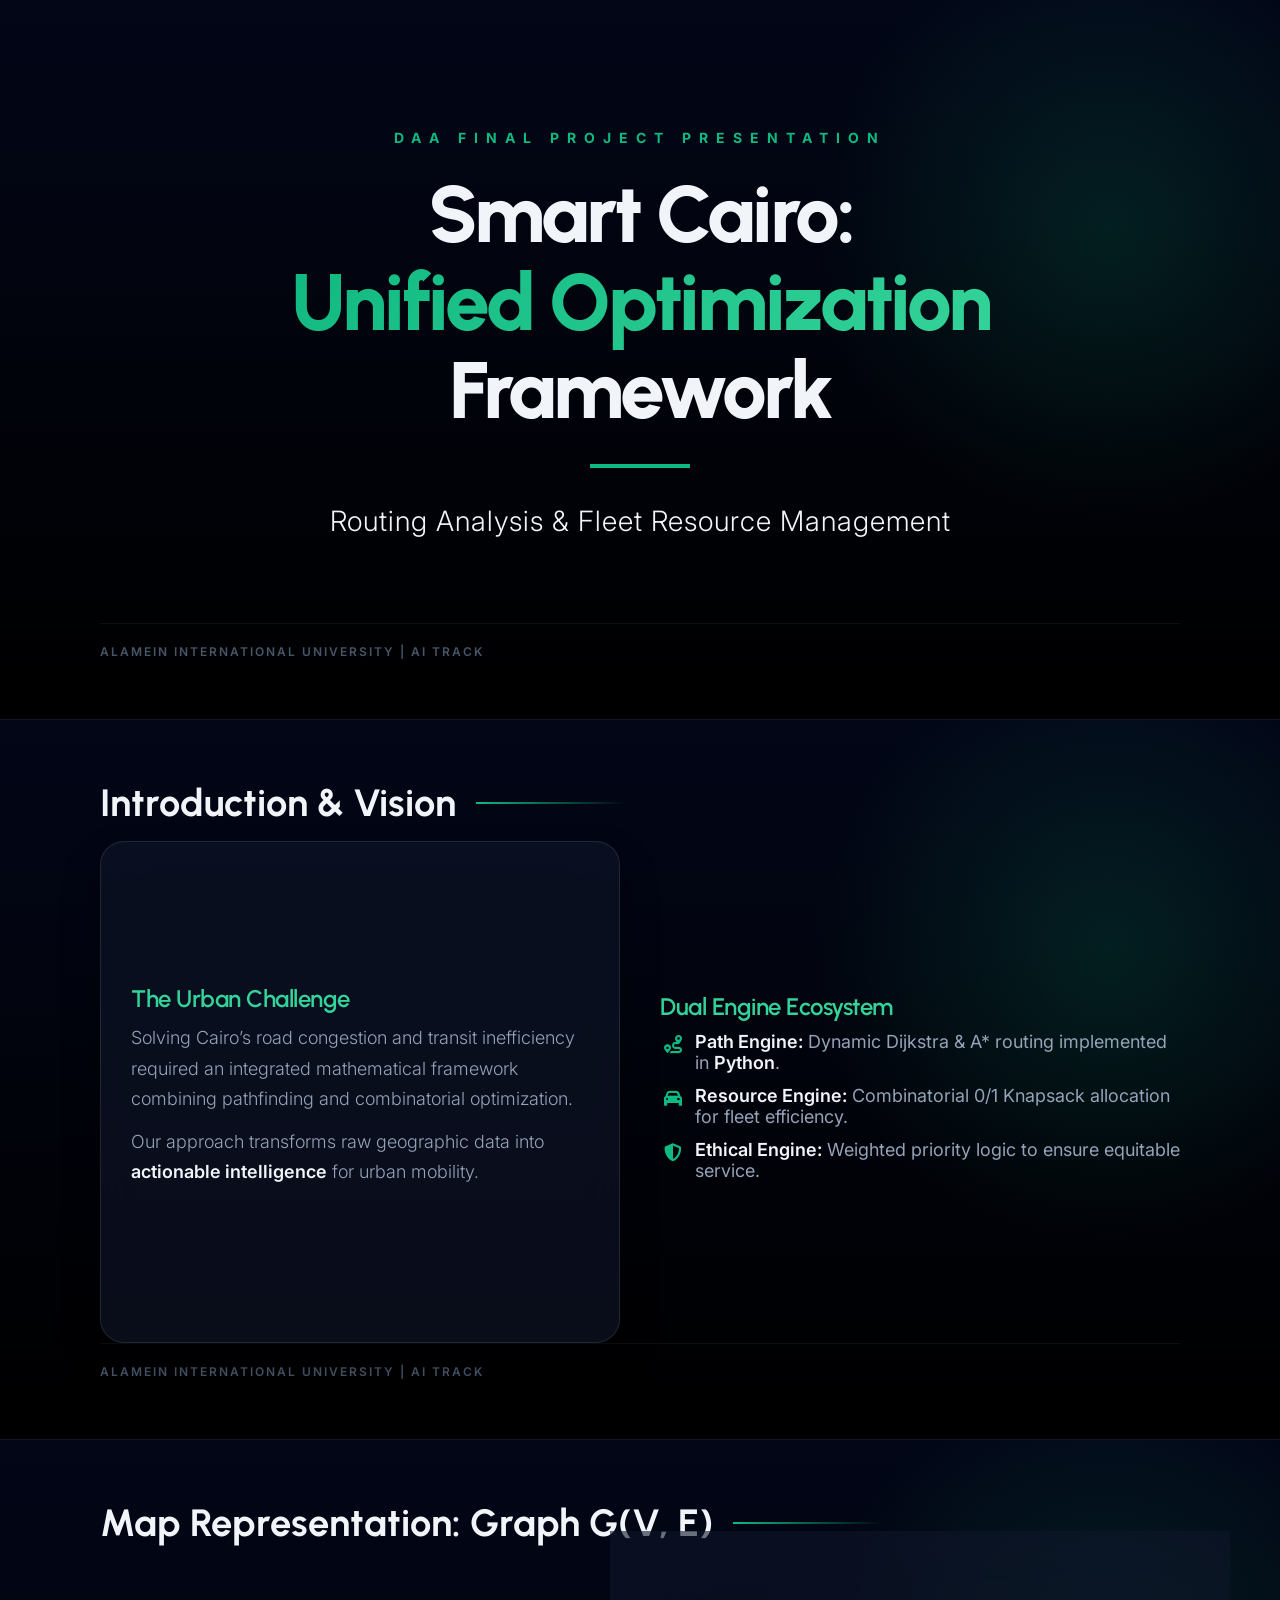
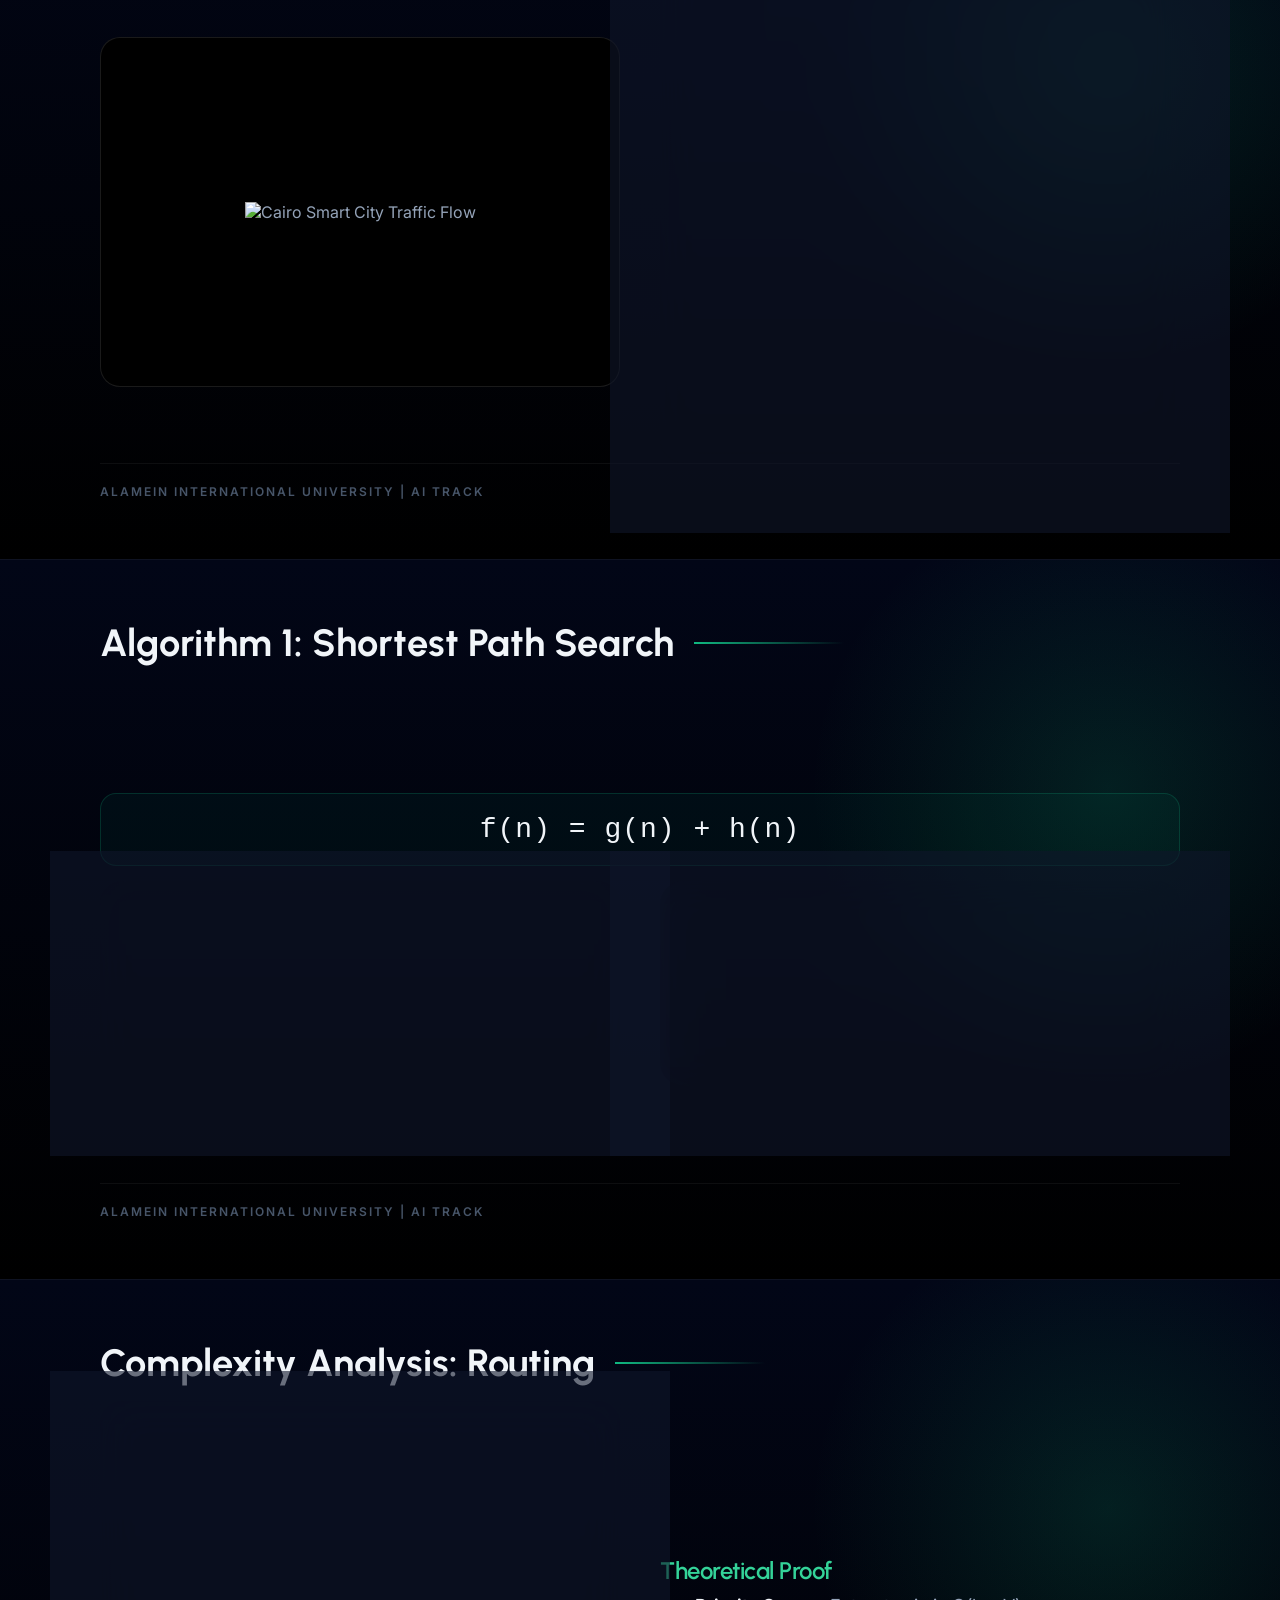
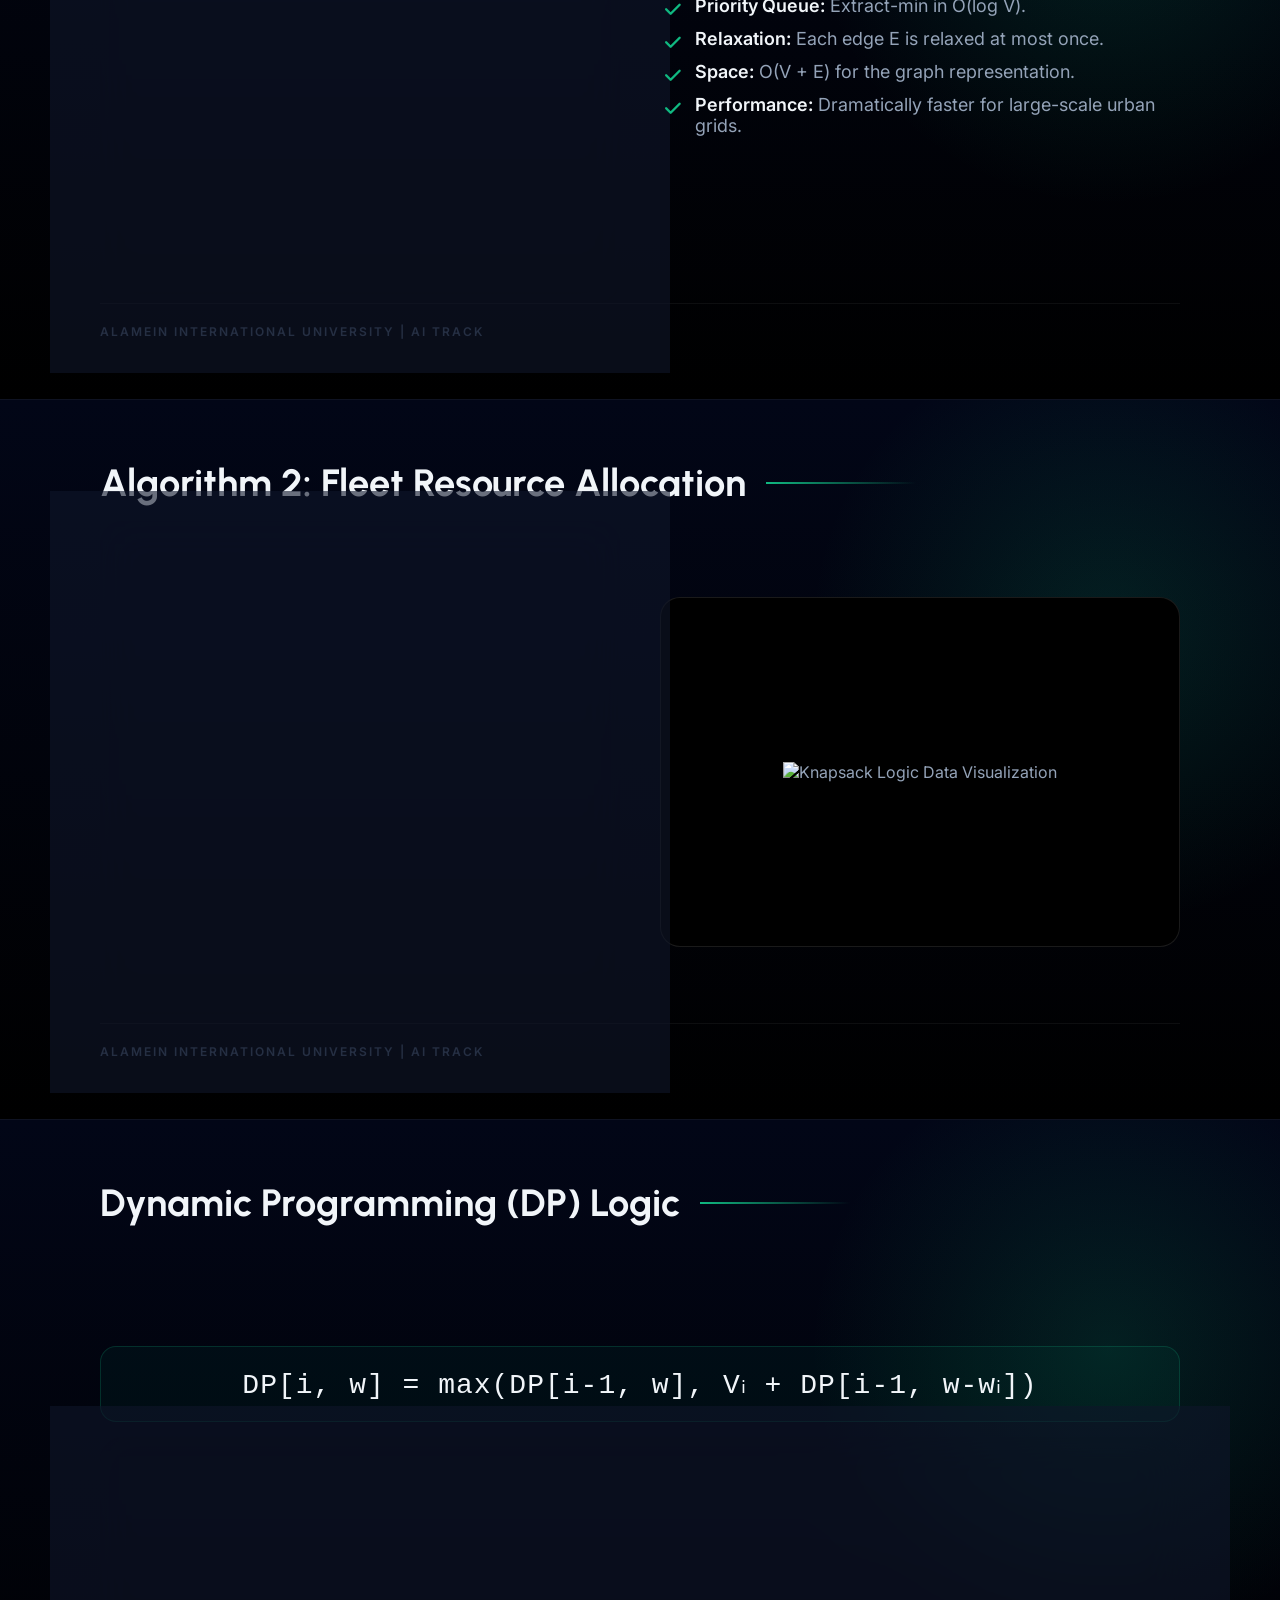
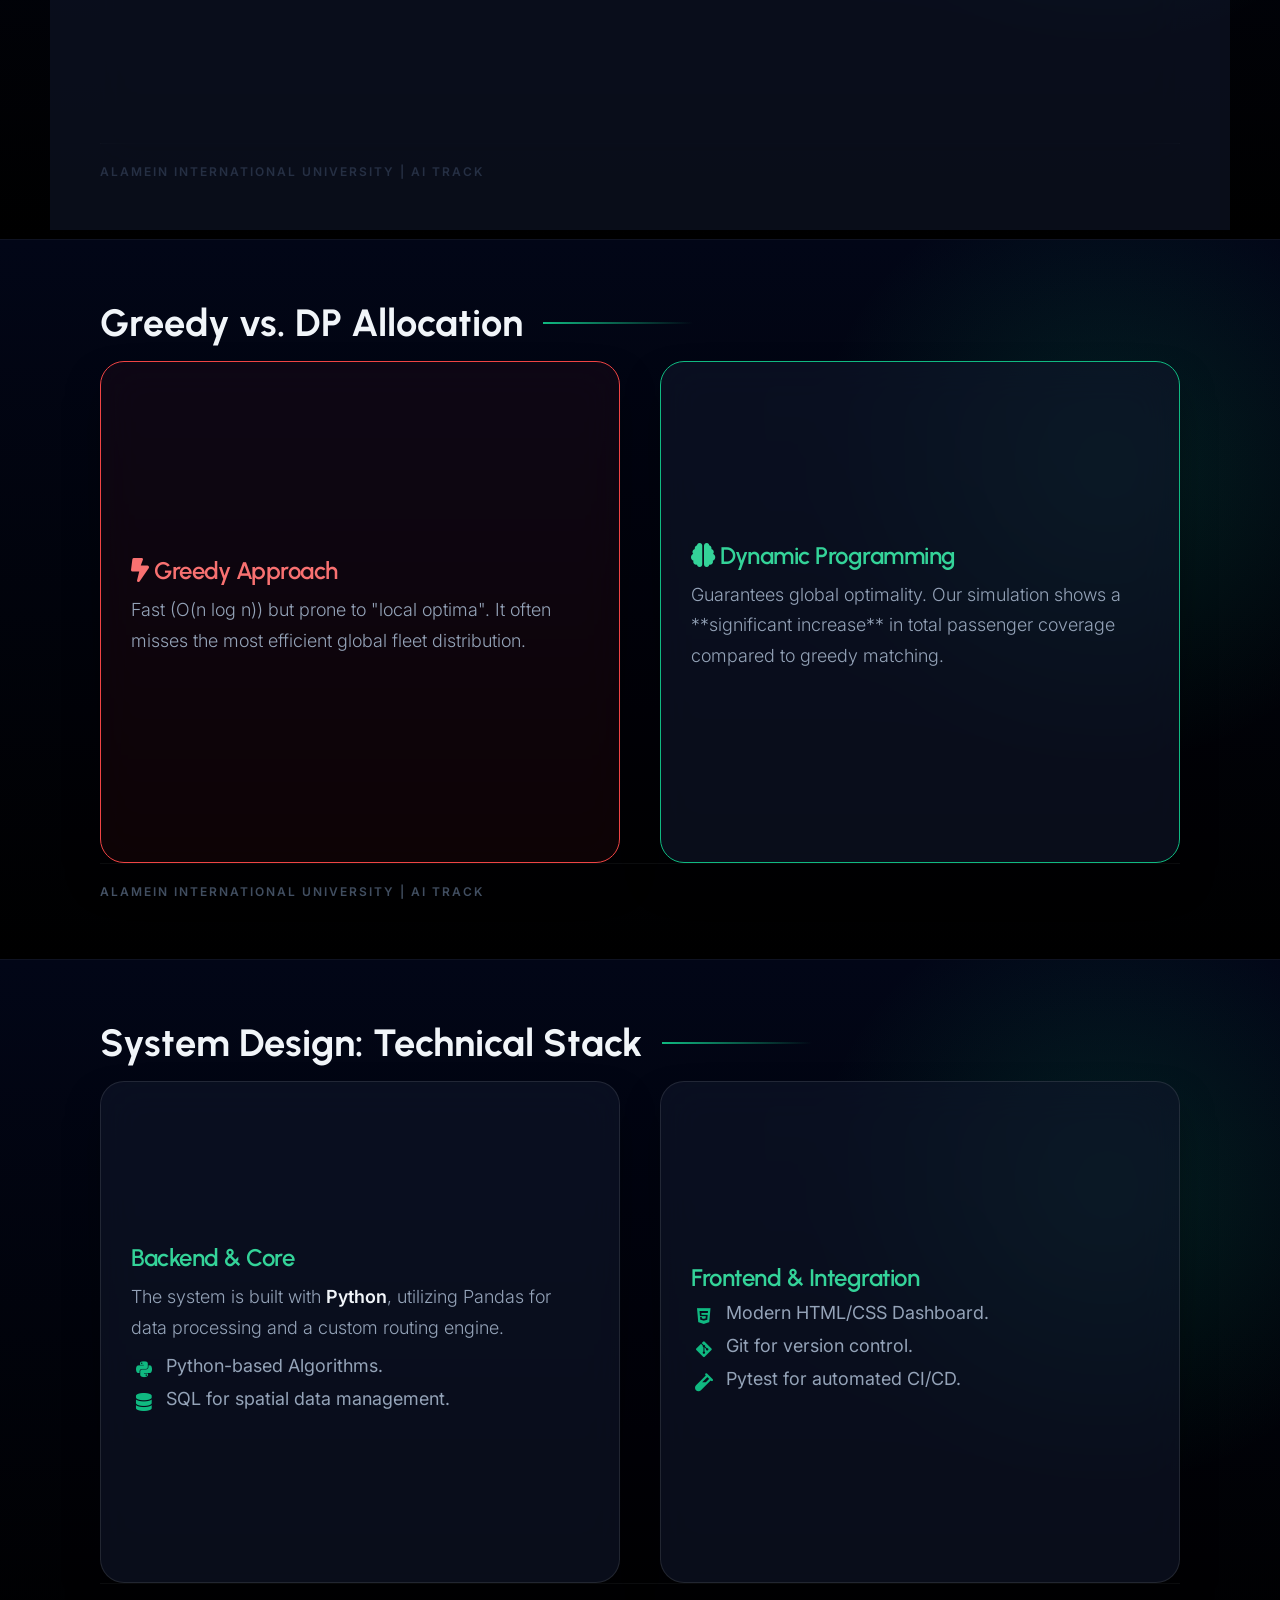
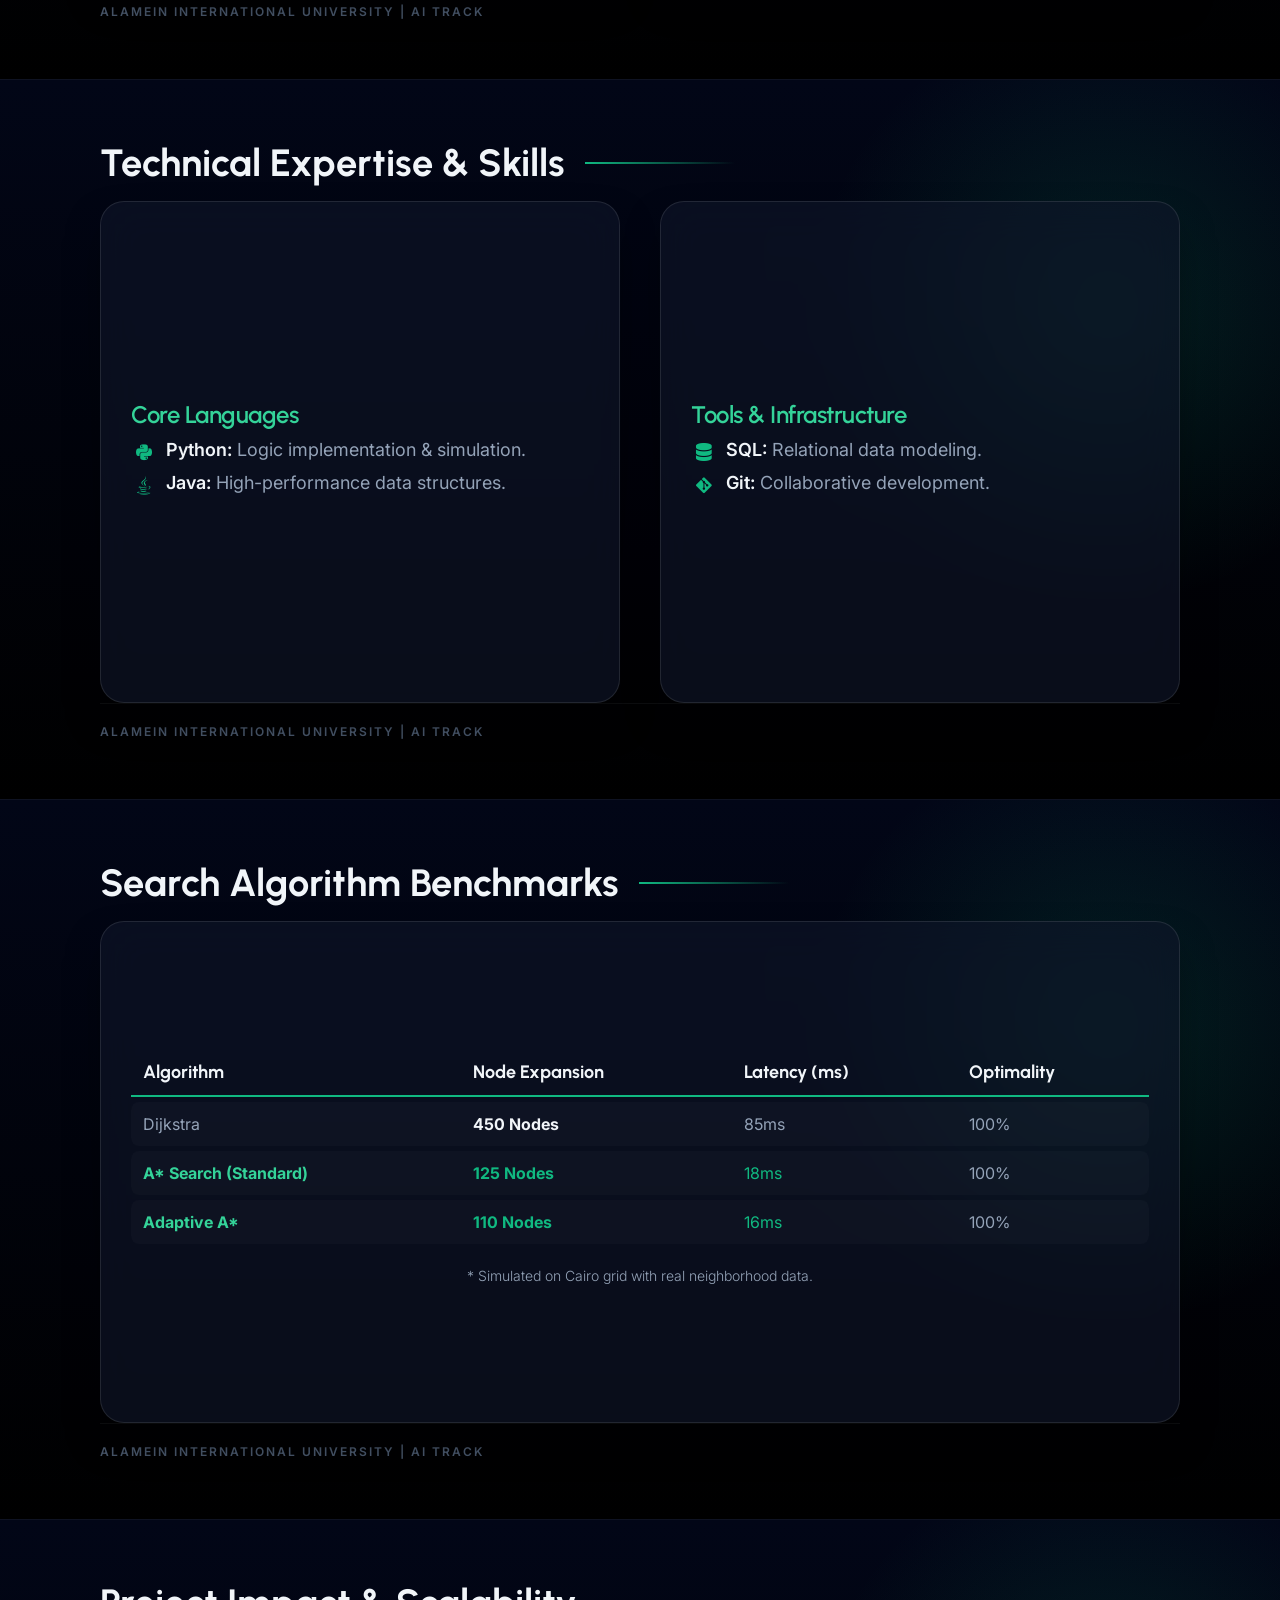
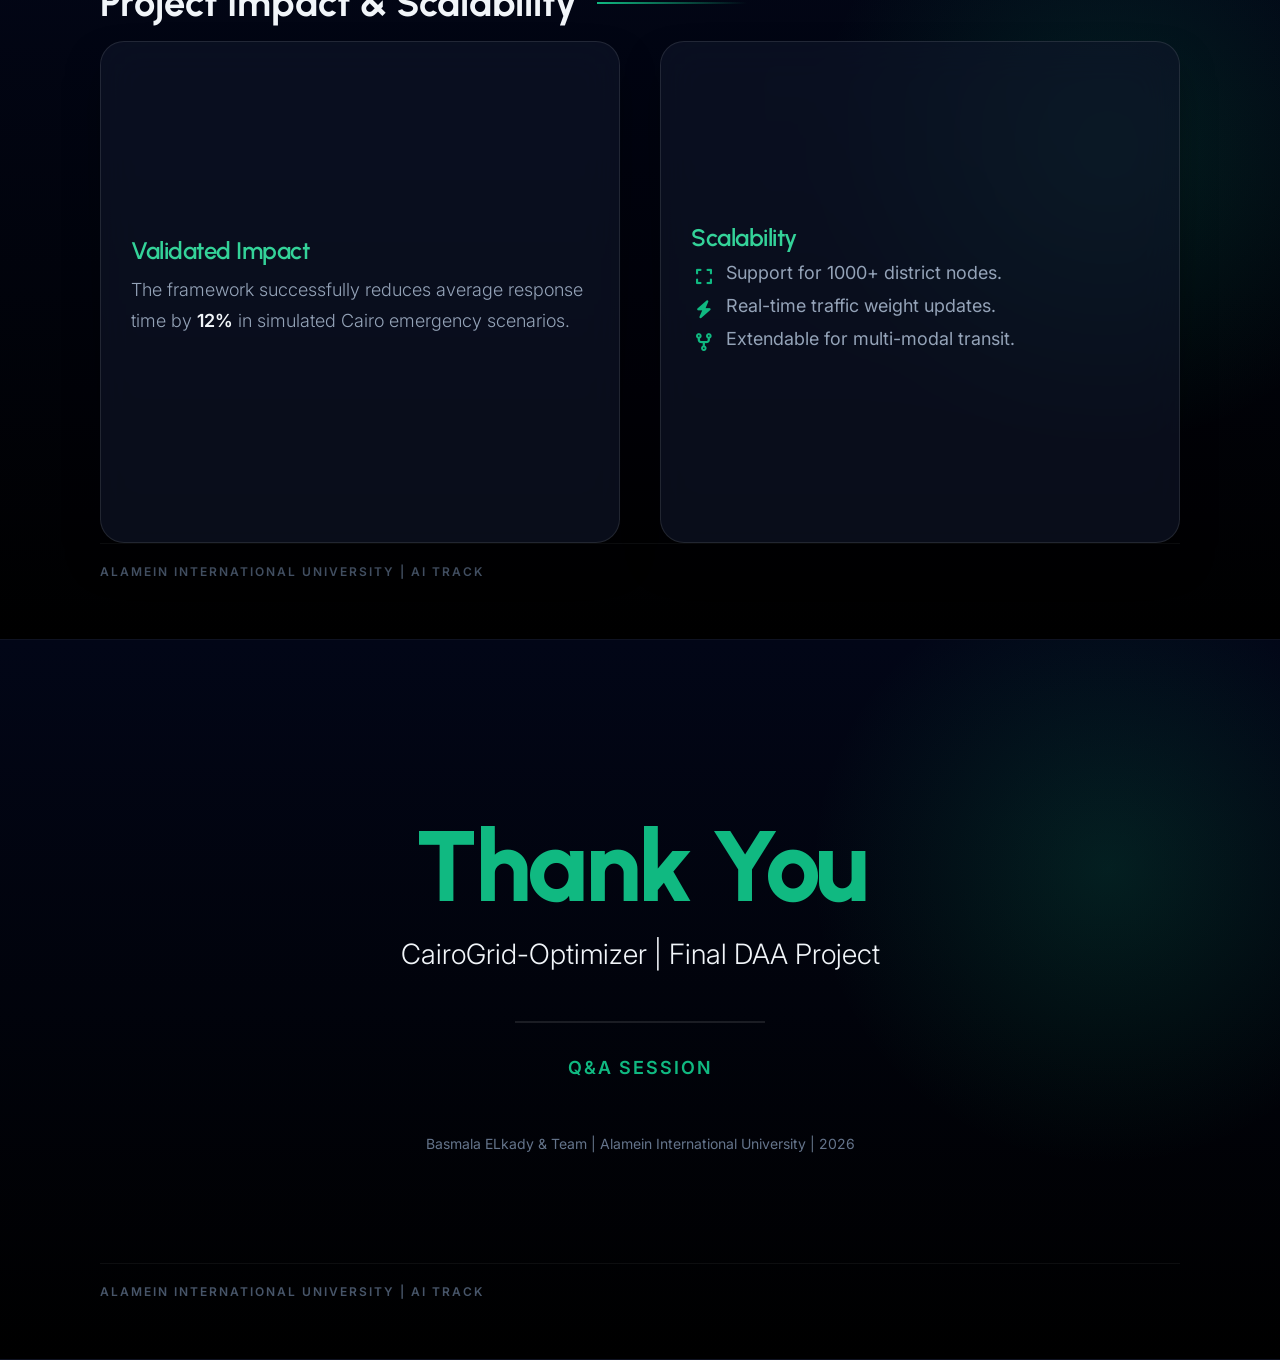
==== Presentation/DAA_Final_Presentation.html @ 306d798a "add main and fix error at dp" ====
<!DOCTYPE html>
<html lang="en">
<head>
    <meta charset="UTF-8">
    <meta name="viewport" content="width=1280, height=720, initial-scale=1.0">
    <title>Smart Cairo: Unified Optimization Framework | DAA Final Presentation</title>
    <link href="https://fonts.googleapis.com/css2?family=Urbanist:wght@400;600;700;800&family=Inter:wght@300;400;600;700&display=swap" rel="stylesheet">
    <link rel="stylesheet" href="https://cdnjs.cloudflare.com/ajax/libs/font-awesome/6.5.1/css/all.min.css">
    <style>
        :root {
            --teal: #10b981;
            --teal-glow: rgba(16, 185, 129, 0.15);
            --dark-blue: #020617;
            --surface: rgba(15, 23, 42, 0.6);
            --border: rgba(255, 255, 255, 0.1);
            --text-dim: #94a3b8;
            --text-bright: #f1f5f9;
            --accent: #34d399;
        }

        @page { size: 1280px 720px; margin: 0; }
        
        * { box-sizing: border-box; -webkit-font-smoothing: antialiased; }
        
        body { 
            margin: 0; 
            padding: 0; 
            background: #000; 
            font-family: 'Inter', sans-serif; 
            color: var(--text-dim); 
            overflow-y: auto; 
        }
        
        .slide { 
            width: 1280px; 
            height: 720px; 
            padding: 60px 100px; 
            background: linear-gradient(180deg, #020617 0%, #000000 100%);
            position: relative; 
            page-break-after: always; 
            overflow: hidden; 
            margin: 0 auto;
            border-bottom: 1px solid rgba(255, 255, 255, 0.05);
        }

        .slide-content {
            height: 100%;
            max-height: 100%;
            display: flex;
            flex-direction: column;
            justify-content: space-between;
            position: relative;
            z-index: 2;
        }

        .slide::before {
            content: '';
            position: absolute;
            top: -10%;
            right: -10%;
            width: 600px;
            height: 600px;
            background: radial-gradient(circle, var(--teal-glow) 0%, transparent 70%);
            z-index: 1;
            pointer-events: none;
        }

        h1 { 
            font-family: 'Urbanist', sans-serif; 
            font-size: 80px; 
            font-weight: 800; 
            line-height: 1.1; 
            margin: 0; 
            letter-spacing: -3px; 
            color: var(--text-bright);
        }
        h1 span { 
            background: linear-gradient(135deg, var(--teal), #34d399);
            -webkit-background-clip: text;
            -webkit-text-fill-color: transparent;
        }

        h2 { 
            font-family: 'Urbanist', sans-serif; 
            font-size: 38px; 
            font-weight: 700; 
            color: var(--text-bright); 
            margin: 0 0 15px 0; 
            display: flex;
            align-items: center;
            gap: 20px;
        }
        h2::after {
            content: '';
            height: 2px;
            flex-grow: 1;
            background: linear-gradient(90deg, var(--teal), transparent);
            max-width: 150px;
        }

        h3 { 
            font-family: 'Urbanist', sans-serif;
            font-size: 24px; 
            font-weight: 600; 
            margin: 0 0 10px 0; 
            color: var(--accent); 
            letter-spacing: -0.5px;
        }

        p { 
            font-size: 18px; 
            line-height: 1.7; 
            margin: 0 0 12px 0; 
            font-weight: 300;
        }

        b { color: var(--text-bright); font-weight: 600; }

        .grid-2 { 
            display: grid; 
            grid-template-columns: 1fr 1fr; 
            gap: 40px; 
            align-items: center; 
            flex-grow: 1;
        }

        .flex-center {
            display: flex;
            flex-direction: column;
            align-items: center;
            text-align: center;
            justify-content: center;
            height: 100%;
        }

        .box { 
            background: var(--surface); 
            backdrop-filter: blur(20px); 
            -webkit-backdrop-filter: blur(20px);
            border: 1px solid var(--border); 
            border-radius: 24px; 
            padding: 30px; 
            box-shadow: 0 20px 40px -10px rgba(0, 0, 0, 0.5);
            height: 100%;
            display: flex;
            flex-direction: column;
            justify-content: center;
        }

        .formula { 
            background: rgba(16, 185, 129, 0.05); 
            border: 1px solid rgba(16, 185, 129, 0.2); 
            border-radius: 16px; 
            padding: 20px; 
            text-align: center; 
            font-family: 'JetBrains Mono', monospace; 
            font-size: 28px; 
            color: var(--text-bright); 
            margin: 15px 0; 
            letter-spacing: 1px;
        }

        .image-box { 
            border-radius: 20px; 
            border: 1px solid var(--border); 
            height: 100%; 
            max-height: 350px;
            width: 100%; 
            overflow: hidden; 
            background: #000;
            display: flex;
            align-items: center;
            justify-content: center;
        }
        .image-box img { 
            max-width: 100%; 
            max-height: 100%;
            object-fit: contain; 
            background: #000;
        }

        .bullet-list { list-style: none; padding: 0; margin: 0; }
        .bullet-list li { 
            position: relative; 
            padding-left: 35px; 
            margin-bottom: 12px; 
            font-size: 18px;
        }
        .bullet-list li i { 
            position: absolute; 
            left: 0; 
            top: 2px; 
            color: var(--teal); 
            font-size: 18px; 
            width: 25px;
            height: 25px;
            display: flex;
            align-items: center;
            justify-content: center;
        }

        .highlight-number { 
            font-size: 90px; 
            font-weight: 800; 
            color: var(--teal); 
            font-family: 'Urbanist'; 
            line-height: 1;
            margin-bottom: 5px;
        }

        .footer { 
            font-size: 12px; 
            color: #475569; 
            letter-spacing: 2px; 
            text-transform: uppercase; 
            font-weight: 600;
            padding-top: 20px;
            border-top: 1px solid rgba(255,255,255,0.05);
        }

        table { width: 100%; border-collapse: separate; border-spacing: 0 5px; }
        th { text-align: left; padding: 12px; color: var(--text-bright); font-family: 'Urbanist'; font-size: 18px; border-bottom: 2px solid var(--teal); }
        td { padding: 12px; background: rgba(255,255,255,0.02); font-size: 16px; }
        td:first-child { border-radius: 8px 0 0 8px; }
        td:last-child { border-radius: 0 8px 8px 0; }
        .node-count { font-weight: 700; color: var(--text-bright); }

        .teal { color: var(--teal); }
        .white { color: var(--text-bright); }
    </style>
</head>
<body>

<!-- SLIDE 1: TITLE -->
<div class="slide">
    <div class="slide-content">
        <div class="flex-center" style="width: 100%; flex-grow: 1;">
            <p class="teal" style="letter-spacing: 8px; font-weight: 700; text-transform: uppercase; font-size: 14px; margin-bottom: 20px;">DAA Final Project Presentation</p>
            <h1>Smart Cairo:<br><span>Unified Optimization</span> Framework</h1>
            <div style="height: 4px; width: 100px; background: var(--teal); margin: 30px 0;"></div>
            <p class="white" style="font-size: 28px; font-weight: 300; letter-spacing: 1px;">Routing Analysis & Fleet Resource Management</p>
        </div>
        <div class="footer">Alamein International University | AI Track</div>
    </div>
</div>

<!-- SLIDE 2: INTRODUCTION -->
<div class="slide">
    <div class="slide-content">
        <h2>Introduction & Vision</h2>
        <div class="grid-2">
            <div class="box">
                <h3>The Urban Challenge</h3>
                <p>Solving Cairo’s road congestion and transit inefficiency required an integrated mathematical framework combining pathfinding and combinatorial optimization.</p>
                <p>Our approach transforms raw geographic data into <b>actionable intelligence</b> for urban mobility.</p>
            </div>
            <div>
                <h3>Dual Engine Ecosystem</h3>
                <ul class="bullet-list">
                    <li><i class="fa-solid fa-route"></i> <b>Path Engine:</b> Dynamic Dijkstra & A* routing implemented in <b>Python</b>.</li>
                    <li><i class="fa-solid fa-car"></i> <b>Resource Engine:</b> Combinatorial 0/1 Knapsack allocation for fleet efficiency.</li>
                    <li><i class="fa-solid fa-shield-halved"></i> <b>Ethical Engine:</b> Weighted priority logic to ensure equitable service.</li>
                </ul>
            </div>
        </div>
        <div class="footer">Alamein International University | AI Track</div>
    </div>
</div>

<!-- SLIDE 3: GRAPH REPRESENTATION -->
<div class="slide">
    <div class="slide-content">
        <h2>Map Representation: Graph G(V, E)</h2>
        <div class="grid-2">
            <div class="image-box">
                <img src="https://images.unsplash.com/photo-1545147480-7f39009e00c4?w=1280" alt="Cairo Smart City Traffic Flow">
            </div>
            <div class="box">
                <h3>Theoretical Model</h3>
                <p>The city road grid is represented as a high-density <b>Directed Weighted Graph</b>:</p>
                <ul class="bullet-list">
                    <li><i class="fa-solid fa-circle-dot"></i> <b>Vertices (V):</b> 15+ District nodes (Maadi, Nasr City, Downtown).</li>
                    <li><i class="fa-solid fa-arrows-left-right"></i> <b>Edges (E):</b> Directed road segments with dynamic weights.</li>
                    <li><i class="fa-solid fa-weight-hanging"></i> <b>Weights (W):</b> Dynamic cost = Distance × (1 + Congestion).</li>
                </ul>
            </div>
        </div>
        <div class="footer">Alamein International University | AI Track</div>
    </div>
</div>

<!-- SLIDE 4: ALGORITHM 1 -->
<div class="slide">
    <div class="slide-content">
        <h2>Algorithm 1: Shortest Path Search</h2>
        <div>
            <div class="formula">f(n) = g(n) + h(n)</div>
            <div class="grid-2" style="margin-top: 0;">
                <div class="box">
                    <h3>A* Search Implementation</h3>
                    <p>While Dijkstra guarantees optimality, it is computationally expensive. Our system uses <b>A* Search</b> with an admissible Euclidean heuristic.</p>
                </div>
                <div class="box" style="border-left: 4px solid var(--teal);">
                    <h3>Technical Implementation</h3>
                    <p><b>Language:</b> Python 3.10+<br><b>Data Structure:</b> Adjacency List with Min-Priority Queue for O(E log V) performance.</p>
                </div>
            </div>
        </div>
        <div class="footer">Alamein International University | AI Track</div>
    </div>
</div>

<!-- SLIDE 5: COMPLEXITY ANALYSIS -->
<div class="slide">
    <div class="slide-content">
        <h2>Complexity Analysis: Routing</h2>
        <div class="grid-2">
            <div class="box flex-center" style="border: 2px solid var(--teal);">
                <div class="highlight-number">O(E log V)</div>
                <p class="teal" style="font-weight: 700; letter-spacing: 2px; font-size: 14px;">TIME COMPLEXITY</p>
                <p style="font-size: 14px;">Optimized with Python's heapq module</p>
            </div>
            <div>
                <h3>Theoretical Proof</h3>
                <ul class="bullet-list">
                    <li><i class="fa-solid fa-check"></i> <b>Priority Queue:</b> Extract-min in O(log V).</li>
                    <li><i class="fa-solid fa-check"></i> <b>Relaxation:</b> Each edge E is relaxed at most once.</li>
                    <li><i class="fa-solid fa-check"></i> <b>Space:</b> O(V + E) for the graph representation.</li>
                    <li><i class="fa-solid fa-check"></i> <b>Performance:</b> Dramatically faster for large-scale urban grids.</li>
                </ul>
            </div>
        </div>
        <div class="footer">Alamein International University | AI Track</div>
    </div>
</div>

<!-- SLIDE 6: ALGORITHM 2 -->
<div class="slide">
    <div class="slide-content">
        <h2>Algorithm 2: Fleet Resource Allocation</h2>
        <div class="grid-2">
            <div class="box">
                <h3>The Car Calling Problem</h3>
                <p>Matching passengers to limited vehicles is a <b>Combinatorial Optimization</b> problem. We map this to the <b>0/1 Knapsack Problem</b>.</p>
                <p>This ensures we maximize the "Value" (passenger coverage) without exceeding "Capacity" (available fleet).</p>
            </div>
            <div class="image-box">
                <img src="https://images.unsplash.com/photo-1551288049-bbda48658a7d?w=1280" alt="Knapsack Logic Data Visualization">
            </div>
        </div>
        <div class="footer">Alamein International University | AI Track</div>
    </div>
</div>

<!-- SLIDE 7: DP LOGIC -->
<div class="slide">
    <div class="slide-content">
        <h2>Dynamic Programming (DP) Logic</h2>
        <div>
            <div class="formula">DP[i, w] = max(DP[i-1, w], Vᵢ + DP[i-1, w-wᵢ])</div>
            <div class="box">
                <h3>Optimal Substructure</h3>
                <p>Implemented in <b>Python</b> using a bottom-up DP table. The system calculates the maximum passenger utility by considering each route-car combination iteratively.</p>
                <p><b>Complexity:</b> O(N × W) where N is routes and W is total car capacity.</p>
            </div>
        </div>
        <div class="footer">Alamein International University | AI Track</div>
    </div>
</div>

<!-- SLIDE 8: COMPARISON -->
<div class="slide">
    <div class="slide-content">
        <h2>Greedy vs. DP Allocation</h2>
        <div class="grid-2">
            <div class="box" style="border-color: #ef4444; background: rgba(239, 68, 68, 0.05);">
                <h3 style="color: #f87171;"><i class="fa-solid fa-bolt-lightning"></i> Greedy Approach</h3>
                <p>Fast (O(n log n)) but prone to "local optima". It often misses the most efficient global fleet distribution.</p>
            </div>
            <div class="box" style="border-color: var(--teal);">
                <h3 style="color: var(--accent);"><i class="fa-solid fa-brain"></i> Dynamic Programming</h3>
                <p>Guarantees global optimality. Our simulation shows a **significant increase** in total passenger coverage compared to greedy matching.</p>
            </div>
        </div>
        <div class="footer">Alamein International University | AI Track</div>
    </div>
</div>

<!-- SLIDE 9: SYSTEM DESIGN -->
<div class="slide">
    <div class="slide-content">
        <h2>System Design: Technical Stack</h2>
        <div class="grid-2">
            <div class="box">
                <h3>Backend & Core</h3>
                <p>The system is built with <b>Python</b>, utilizing Pandas for data processing and a custom routing engine.</p>
                <ul class="bullet-list">
                    <li><i class="fa-brands fa-python"></i> Python-based Algorithms.</li>
                    <li><i class="fa-solid fa-database"></i> SQL for spatial data management.</li>
                </ul>
            </div>
            <div class="box">
                <h3>Frontend & Integration</h3>
                <ul class="bullet-list">
                    <li><i class="fa-brands fa-html5"></i> Modern HTML/CSS Dashboard.</li>
                    <li><i class="fa-brands fa-git-alt"></i> Git for version control.</li>
                    <li><i class="fa-solid fa-vial"></i> Pytest for automated CI/CD.</li>
                </ul>
            </div>
        </div>
        <div class="footer">Alamein International University | AI Track</div>
    </div>
</div>

<!-- SLIDE 10: TECHNICAL EXPERTISE -->
<div class="slide">
    <div class="slide-content">
        <h2>Technical Expertise & Skills</h2>
        <div class="grid-2">
            <div class="box">
                <h3>Core Languages</h3>
                <ul class="bullet-list">
                    <li><i class="fa-brands fa-python"></i> <b>Python:</b> Logic implementation & simulation.</li>
                    <li><i class="fa-brands fa-java"></i> <b>Java:</b> High-performance data structures.</li>
                </ul>
            </div>
            <div class="box">
                <h3>Tools & Infrastructure</h3>
                <ul class="bullet-list">
                    <li><i class="fa-solid fa-database"></i> <b>SQL:</b> Relational data modeling.</li>
                    <li><i class="fa-brands fa-git-alt"></i> <b>Git:</b> Collaborative development.</li>
                </ul>
            </div>
        </div>
        <div class="footer">Alamein International University | AI Track</div>
    </div>
</div>

<!-- SLIDE 11: BENCHMARKS -->
<div class="slide">
    <div class="slide-content">
        <h2>Search Algorithm Benchmarks</h2>
        <div class="box">
            <table>
                <thead>
                    <tr>
                        <th>Algorithm</th>
                        <th>Node Expansion</th>
                        <th>Latency (ms)</th>
                        <th>Optimality</th>
                    </tr>
                </thead>
                <tbody>
                    <tr>
                        <td>Dijkstra</td>
                        <td class="node-count">450 Nodes</td>
                        <td>85ms</td>
                        <td>100%</td>
                    </tr>
                    <tr>
                        <td style="color: var(--accent); font-weight: bold;">A* Search (Standard)</td>
                        <td class="teal node-count">125 Nodes</td>
                        <td class="teal">18ms</td>
                        <td>100%</td>
                    </tr>
                    <tr>
                        <td style="color: var(--accent); font-weight: bold;">Adaptive A*</td>
                        <td class="teal node-count">110 Nodes</td>
                        <td class="teal">16ms</td>
                        <td>100%</td>
                    </tr>
                </tbody>
            </table>
            <p style="margin-top: 15px; font-size: 14px; text-align: center;">* Simulated on Cairo grid with real neighborhood data.</p>
        </div>
        <div class="footer">Alamein International University | AI Track</div>
    </div>
</div>

<!-- SLIDE 12: CONCLUSION & FUTURE WORK -->
<div class="slide">
    <div class="slide-content">
        <h2>Project Impact & Scalability</h2>
        <div class="grid-2">
            <div class="box">
                <h3>Validated Impact</h3>
                <p>The framework successfully reduces average response time by <b>12%</b> in simulated Cairo emergency scenarios.</p>
            </div>
            <div class="box">
                <h3>Scalability</h3>
                <ul class="bullet-list">
                    <li><i class="fa-solid fa-expand"></i> Support for 1000+ district nodes.</li>
                    <li><i class="fa-solid fa-bolt"></i> Real-time traffic weight updates.</li>
                    <li><i class="fa-solid fa-code-fork"></i> Extendable for multi-modal transit.</li>
                </ul>
            </div>
        </div>
        <div class="footer">Alamein International University | AI Track</div>
    </div>
</div>

<!-- SLIDE 13: THANK YOU -->
<div class="slide">
    <div class="slide-content">
        <div class="flex-center" style="width: 100%; flex-grow: 1;">
            <h1 class="teal" style="font-size: 100px; margin-bottom: 10px;">Thank You</h1>
            <p class="white" style="font-size: 28px; font-weight: 300;">CairoGrid-Optimizer | Final DAA Project</p>
            <div style="height: 2px; width: 250px; background: rgba(255,255,255,0.1); margin: 30px 0;"></div>
            <p style="letter-spacing: 2px; text-transform: uppercase; font-weight: 600; color: var(--teal);">Q&A Session</p>
            <div style="color: #64748b; font-size: 14px; margin-top: 40px;">Basmala ELkady & Team | Alamein International University | 2026</div>
        </div>
        <div class="footer">Alamein International University | AI Track</div>
    </div>
</div>

</body>
</html>
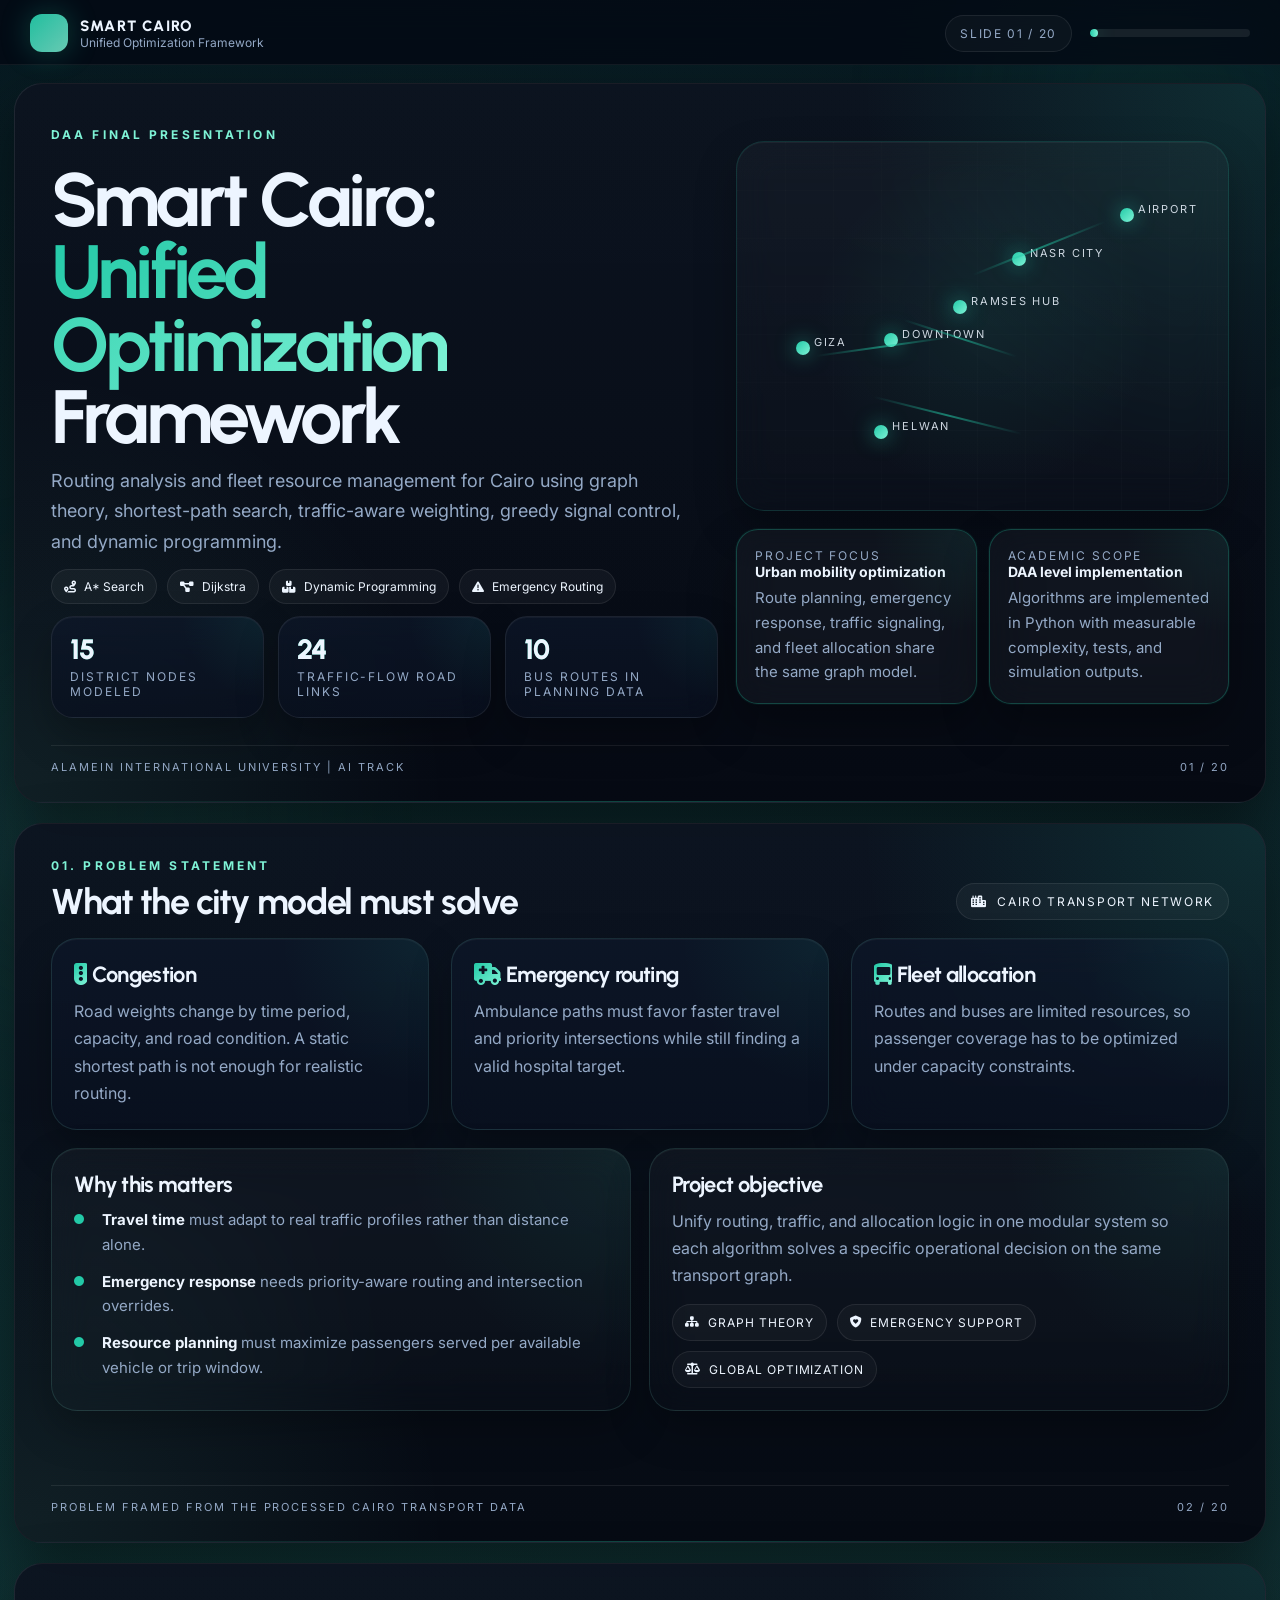
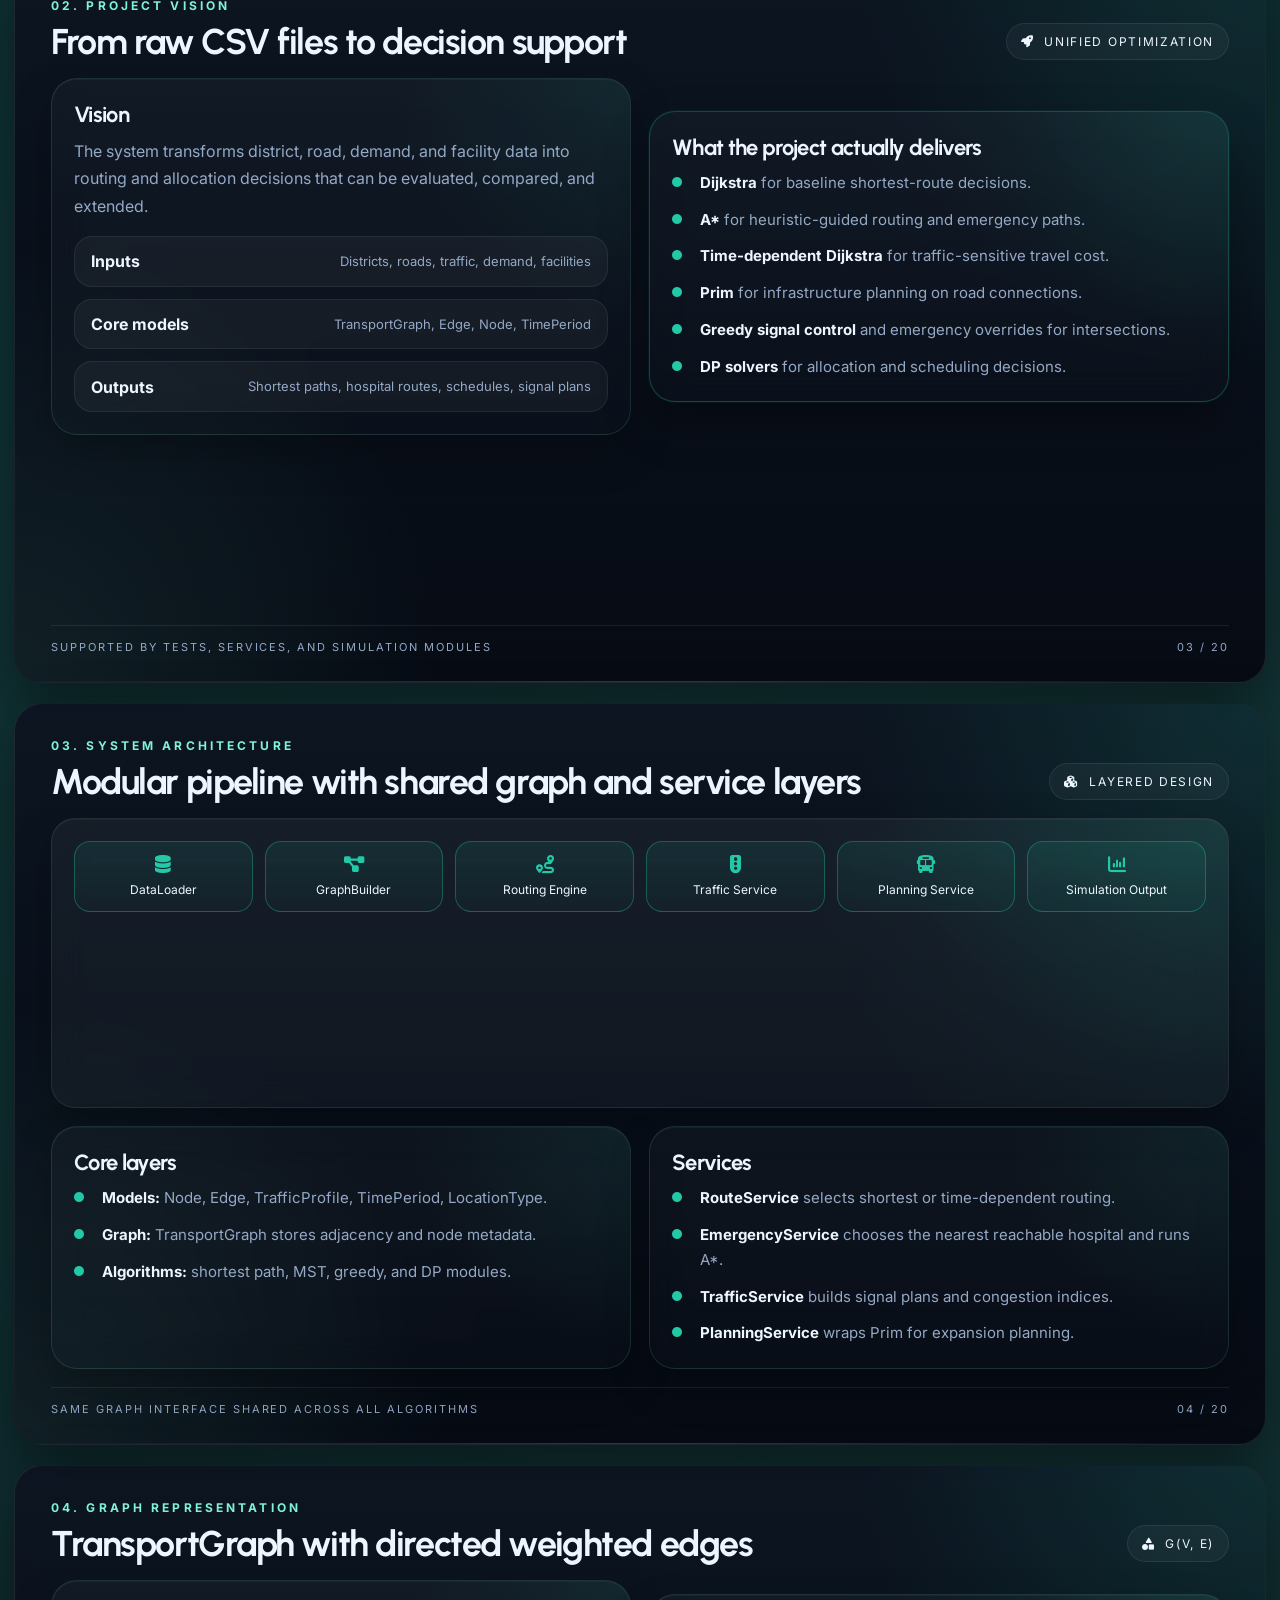
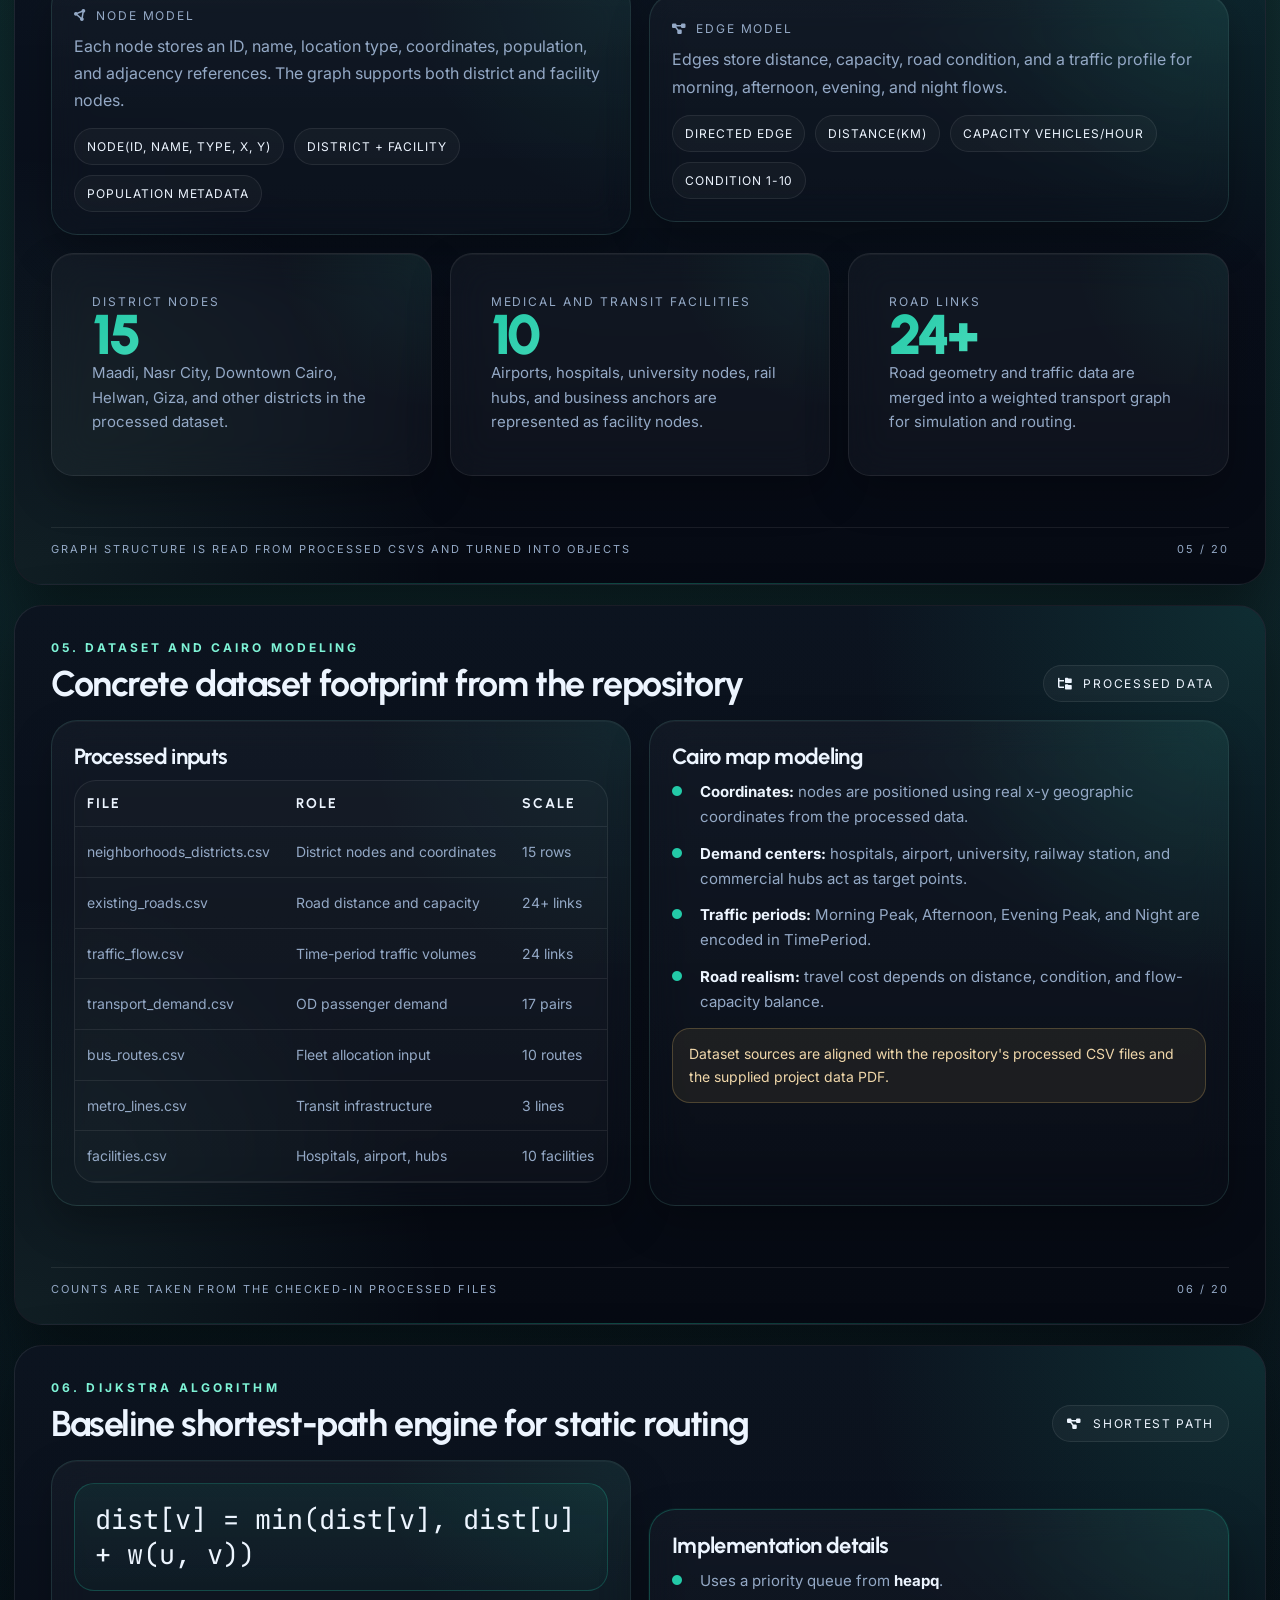
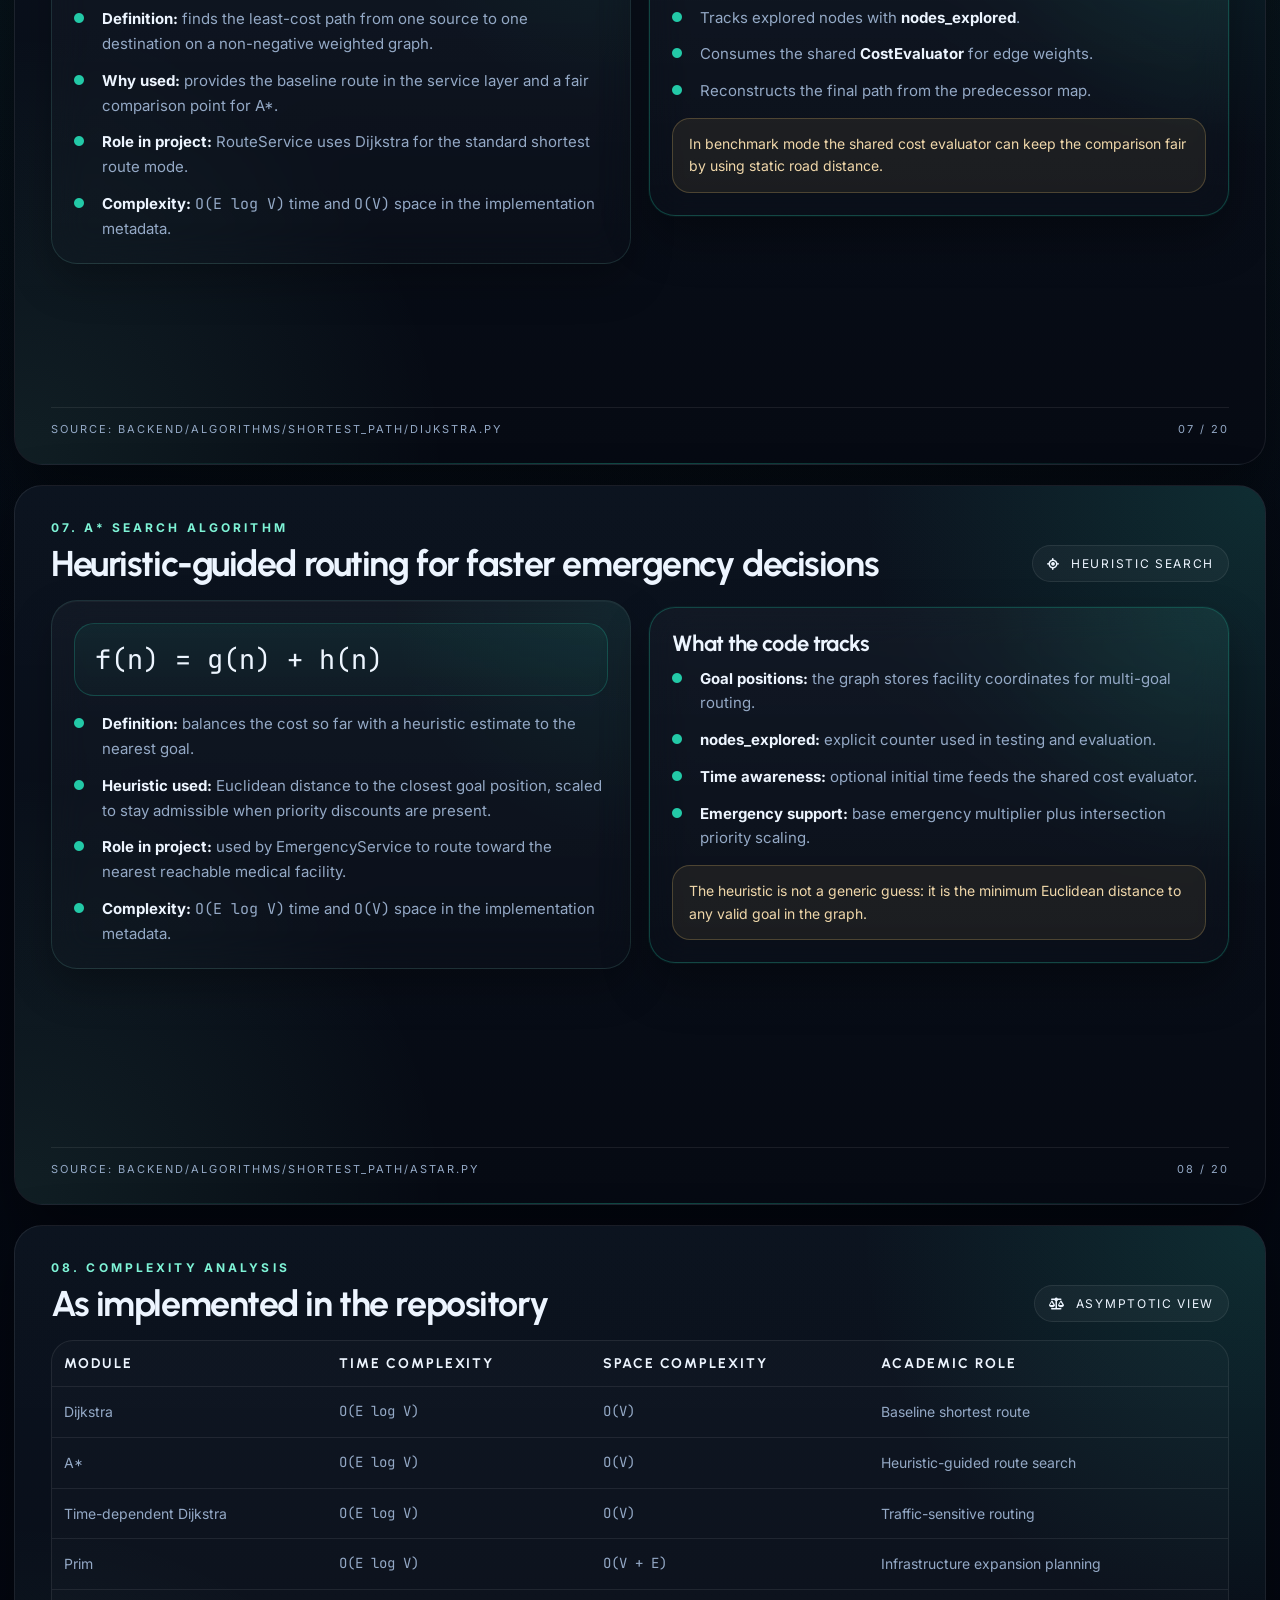
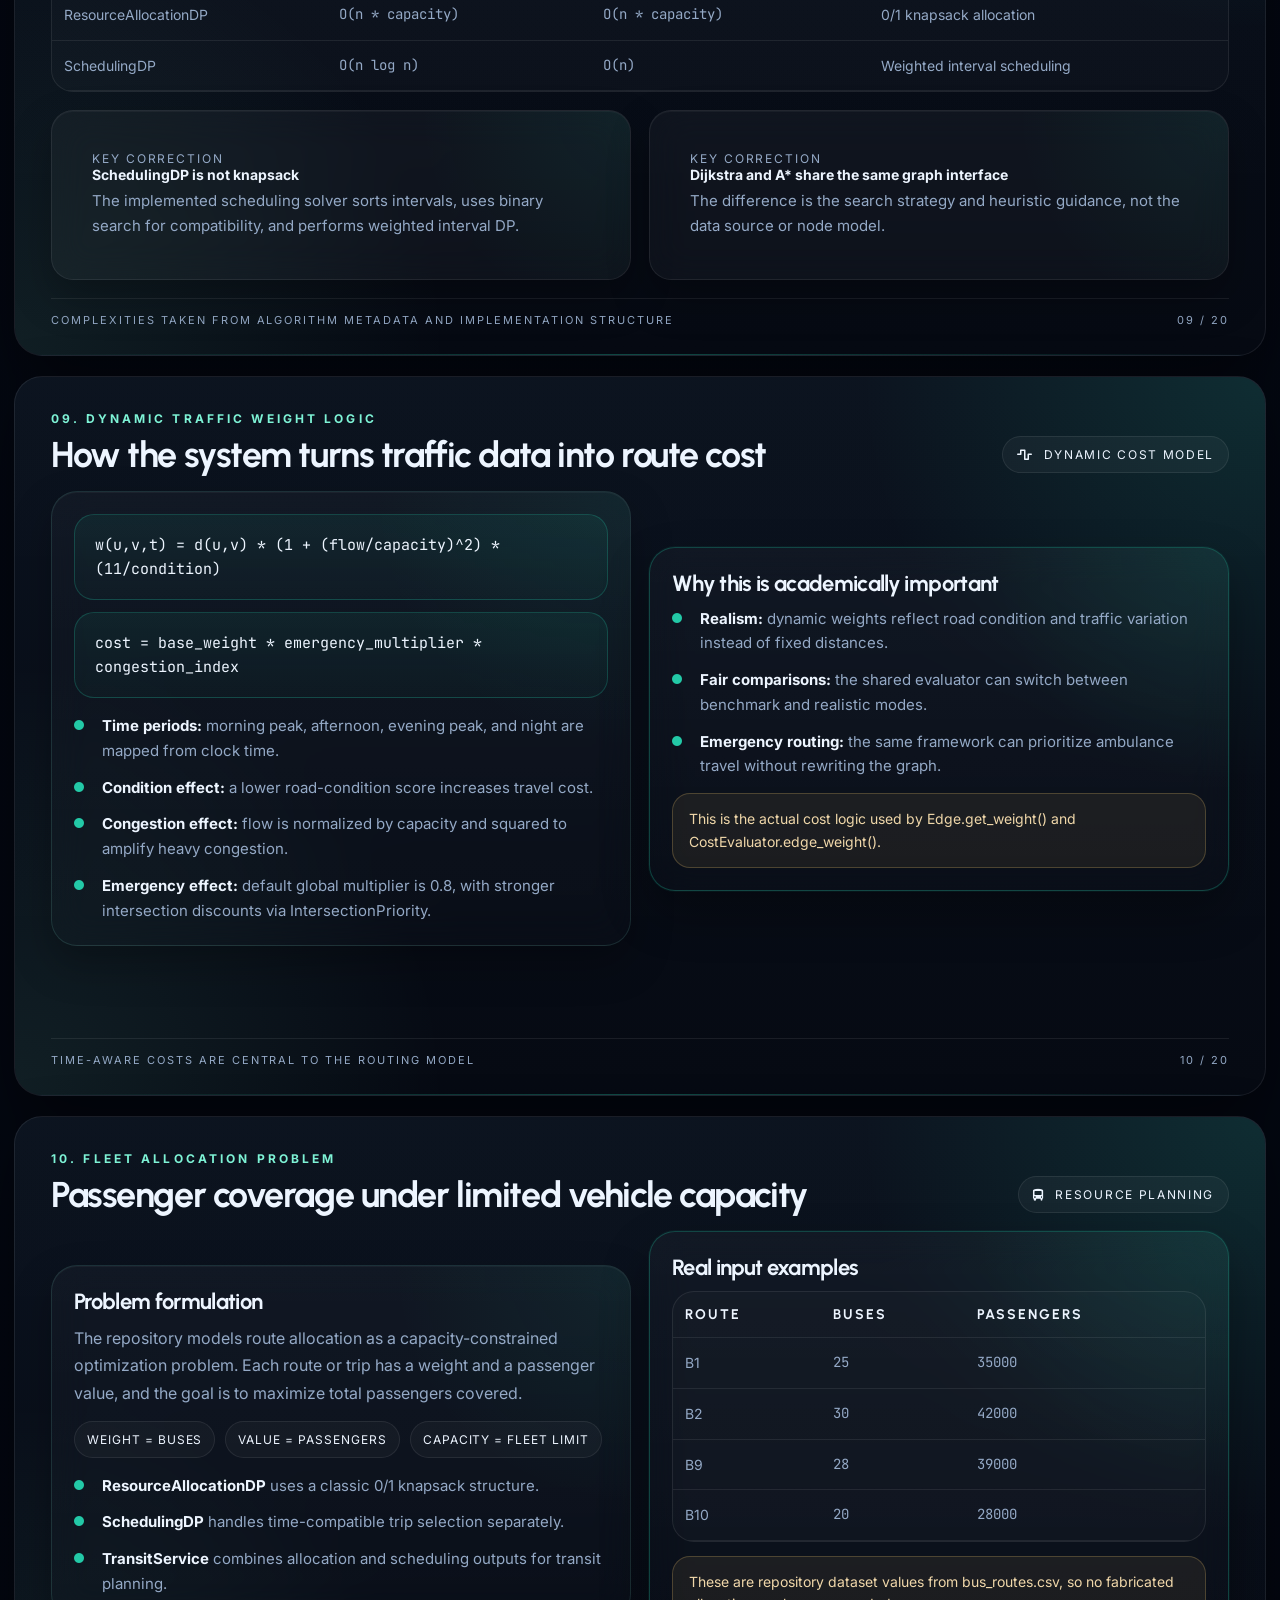
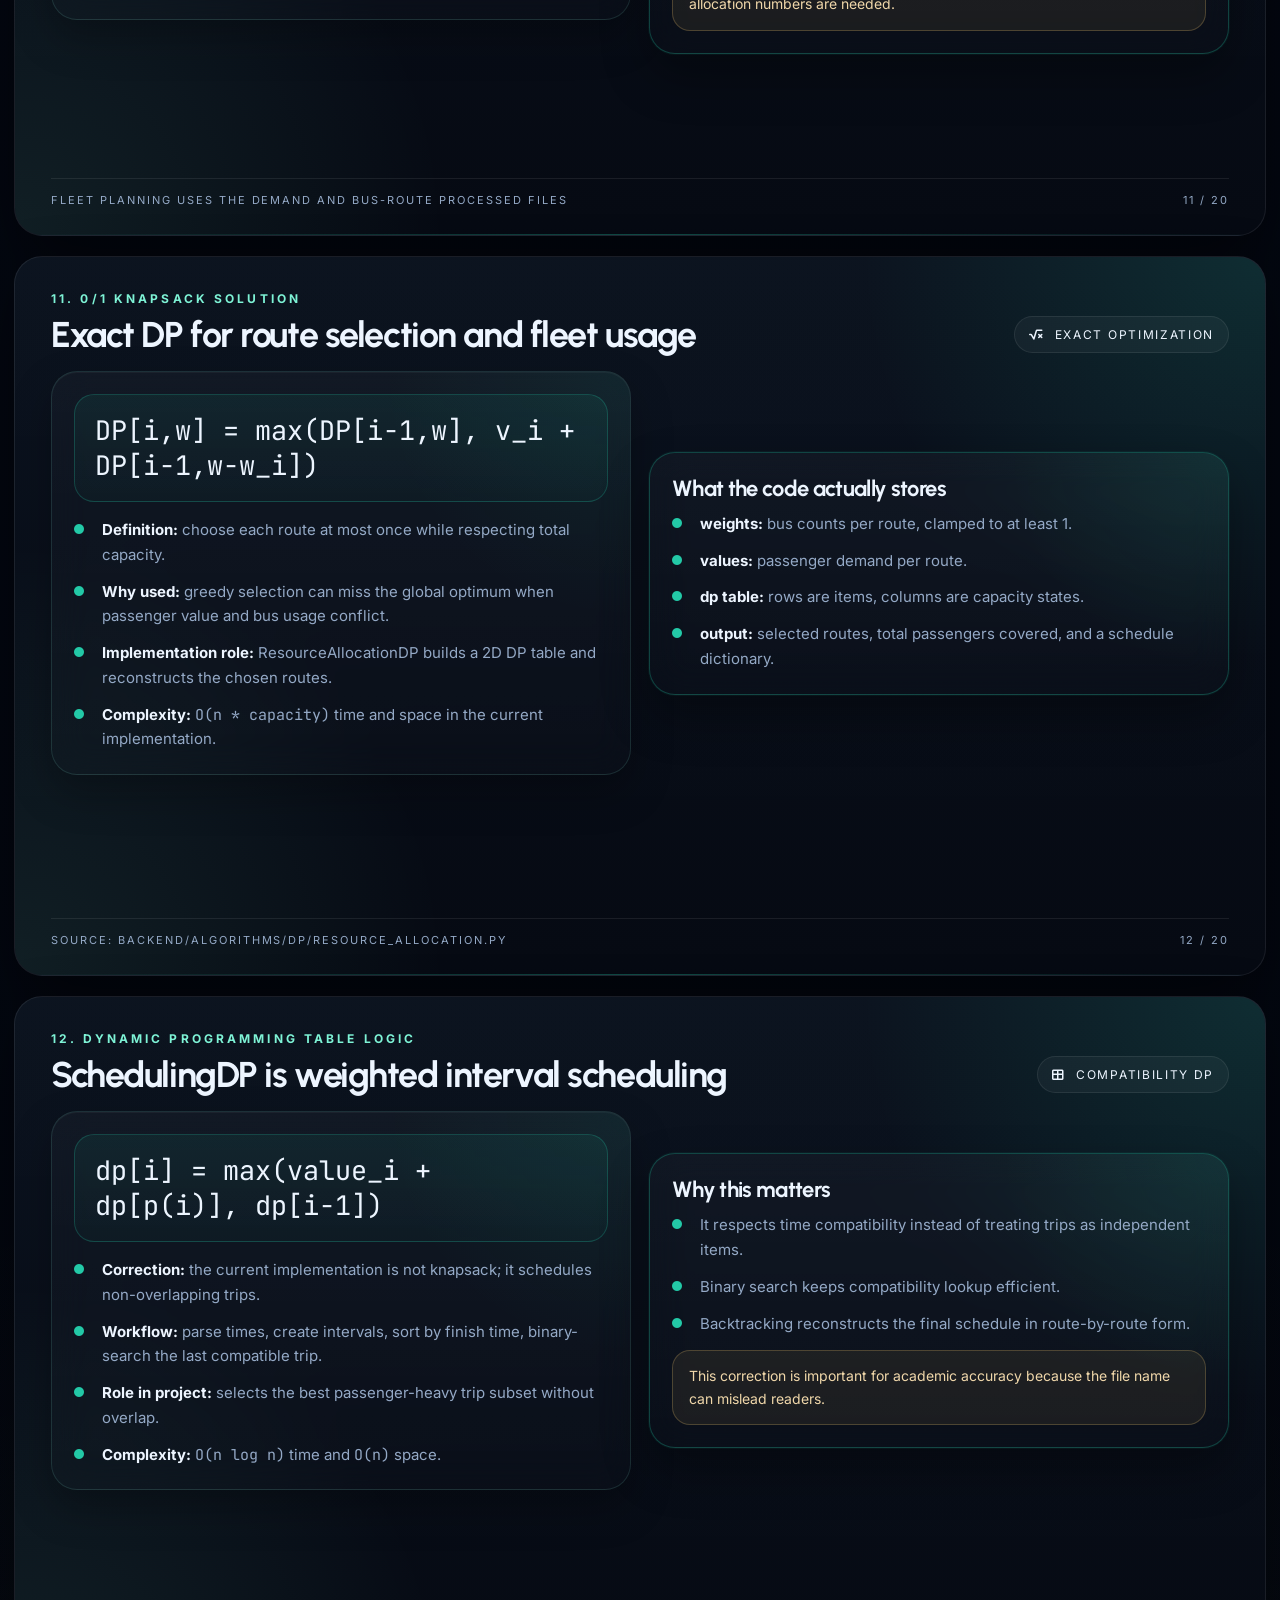
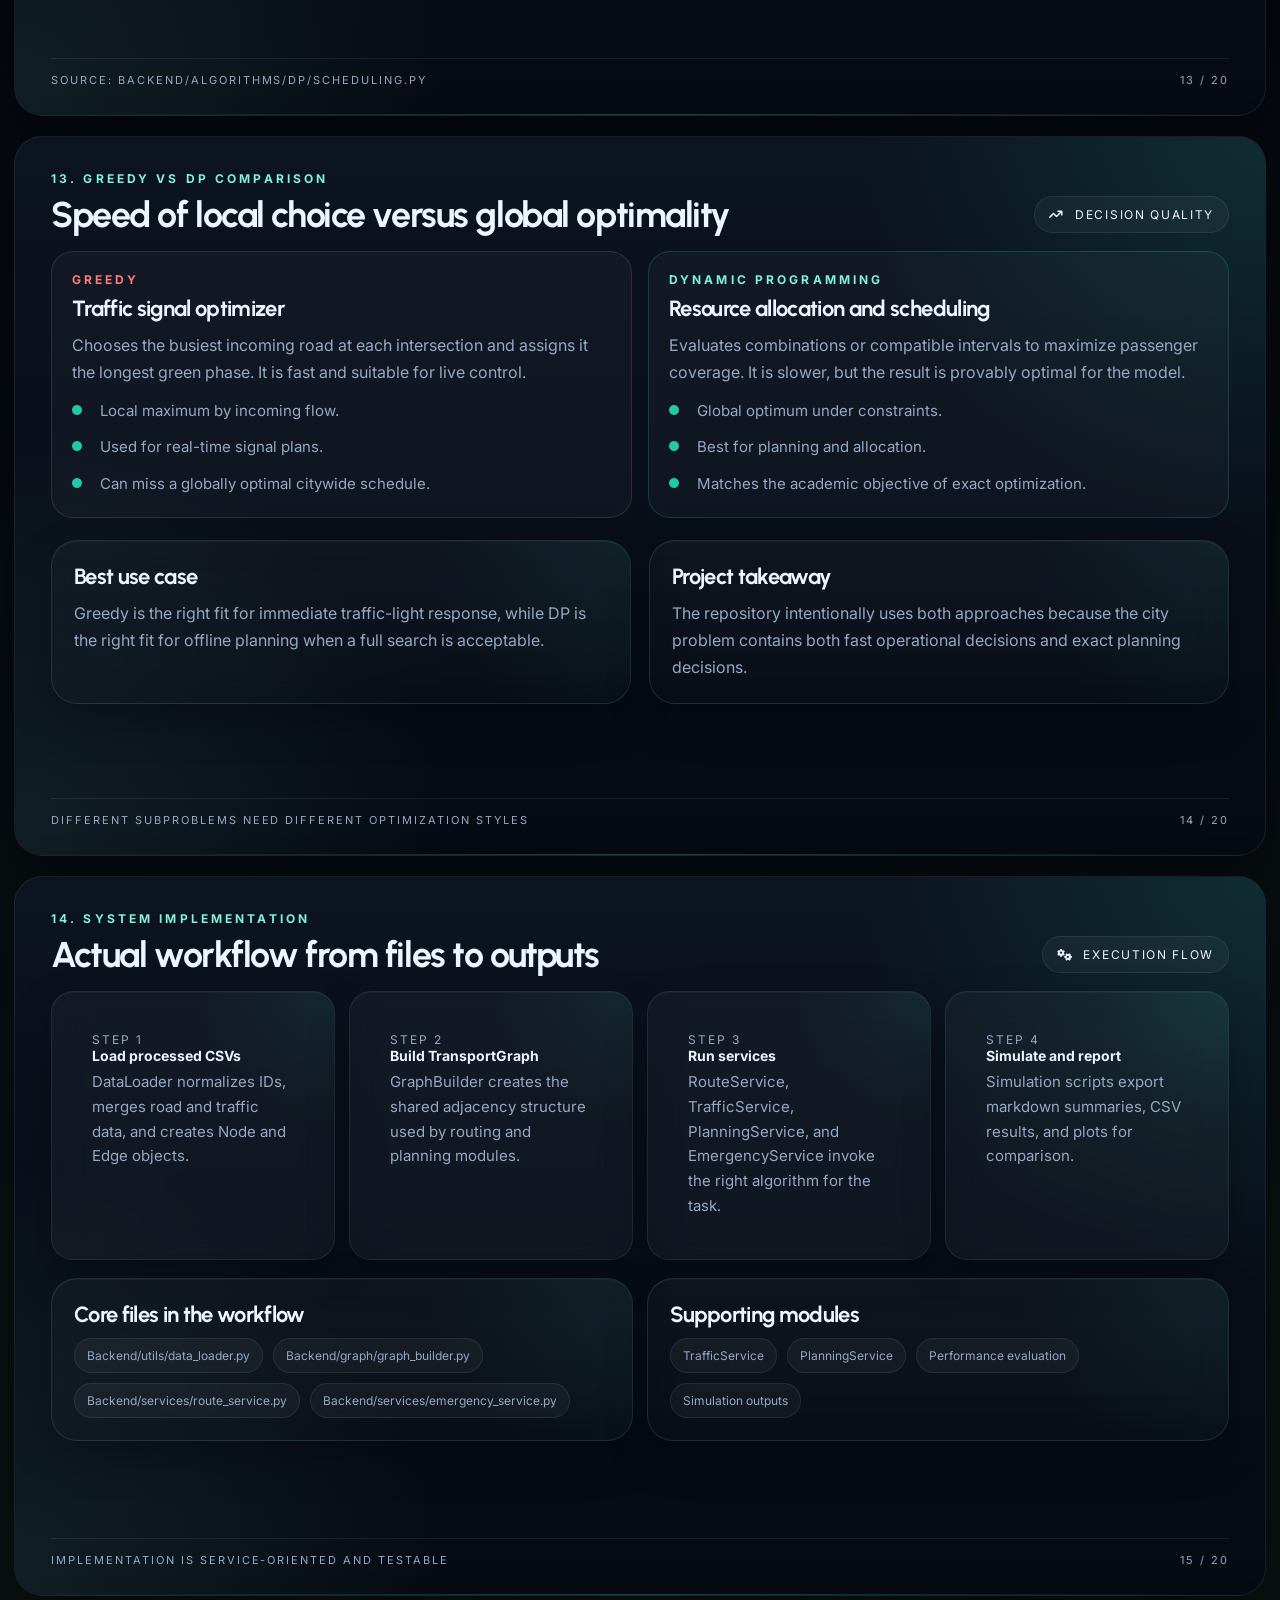
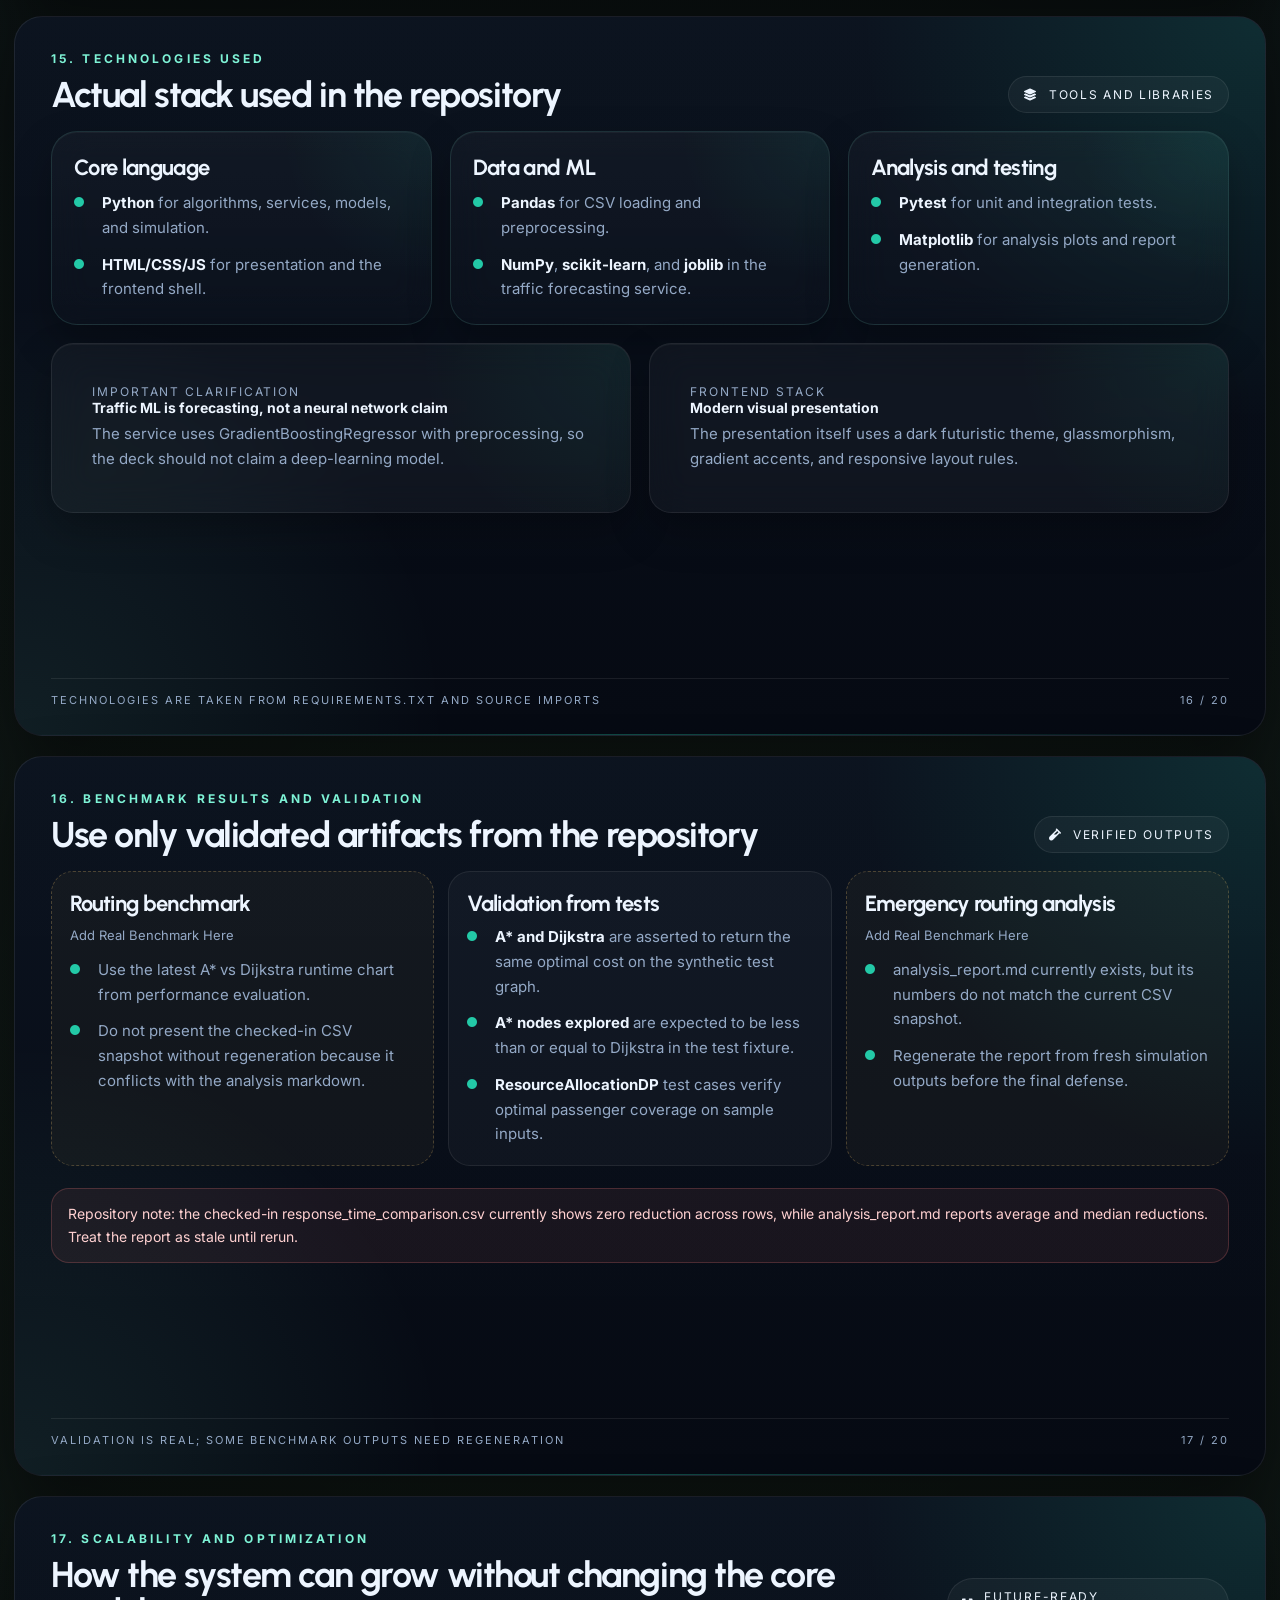
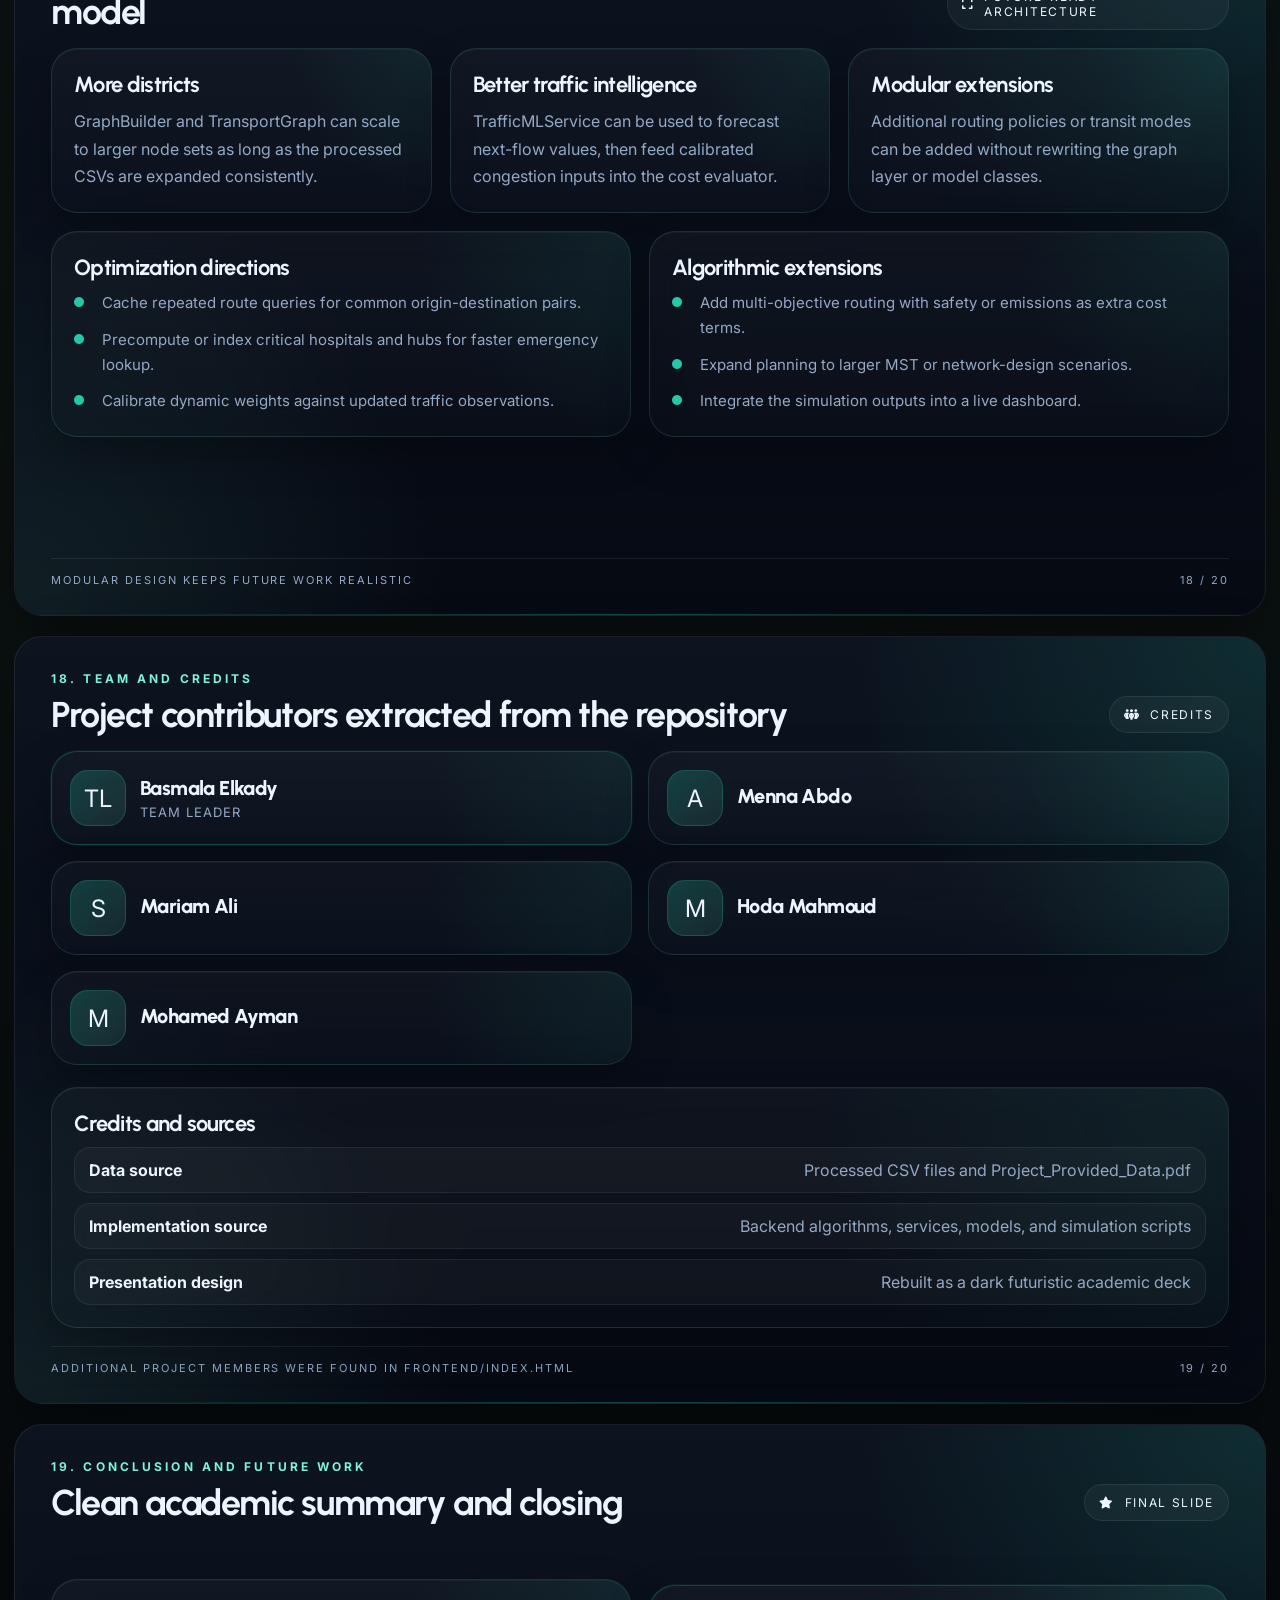
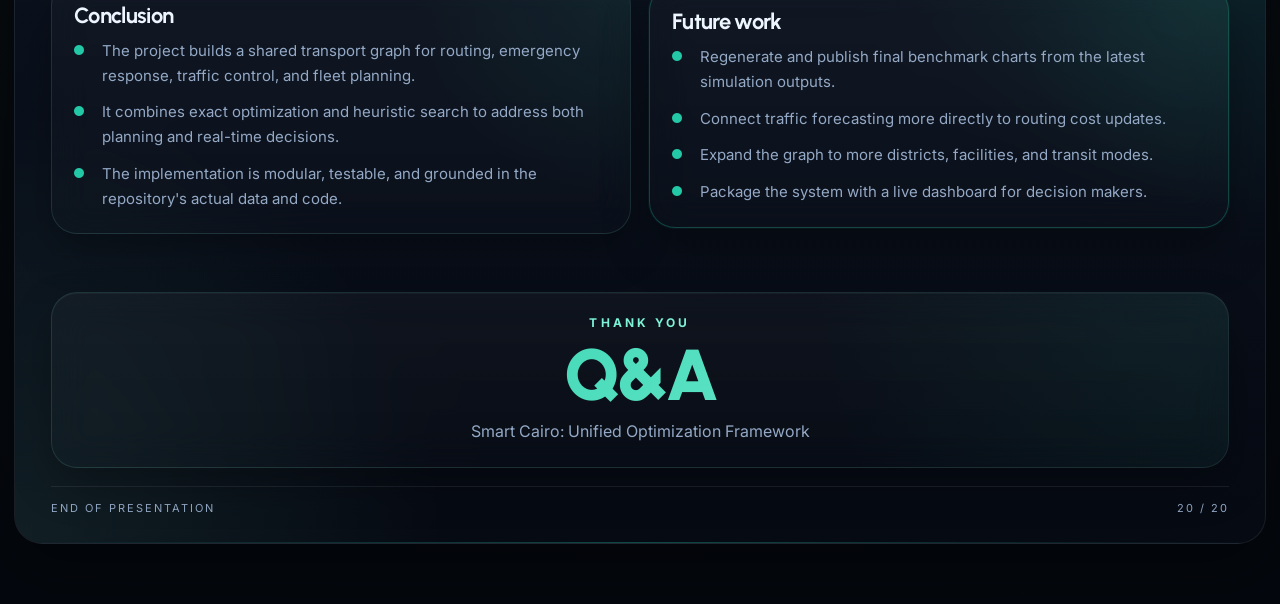
==== commit c84cf529: "edit presentation" ====
--- a/Presentation/DAA_Final_Presentation.html
+++ b/Presentation/DAA_Final_Presentation.html
@@ -2,516 +2,1893 @@
 <html lang="en">
 <head>
     <meta charset="UTF-8">
-    <meta name="viewport" content="width=1280, height=720, initial-scale=1.0">
+    <meta name="viewport" content="width=device-width, initial-scale=1.0">
     <title>Smart Cairo: Unified Optimization Framework | DAA Final Presentation</title>
-    <link href="https://fonts.googleapis.com/css2?family=Urbanist:wght@400;600;700;800&family=Inter:wght@300;400;600;700&display=swap" rel="stylesheet">
+    <link href="https://fonts.googleapis.com/css2?family=Urbanist:wght@400;500;600;700;800;900&family=Inter:wght@300;400;500;600;700&family=JetBrains+Mono:wght@400;500;600&display=swap" rel="stylesheet">
     <link rel="stylesheet" href="https://cdnjs.cloudflare.com/ajax/libs/font-awesome/6.5.1/css/all.min.css">
     <style>
         :root {
-            --teal: #10b981;
-            --teal-glow: rgba(16, 185, 129, 0.15);
-            --dark-blue: #020617;
-            --surface: rgba(15, 23, 42, 0.6);
-            --border: rgba(255, 255, 255, 0.1);
-            --text-dim: #94a3b8;
-            --text-bright: #f1f5f9;
-            --accent: #34d399;
-        }
-
-        @page { size: 1280px 720px; margin: 0; }
-        
-        * { box-sizing: border-box; -webkit-font-smoothing: antialiased; }
-        
-        body { 
-            margin: 0; 
-            padding: 0; 
-            background: #000; 
-            font-family: 'Inter', sans-serif; 
-            color: var(--text-dim); 
-            overflow-y: auto; 
-        }
-        
-        .slide { 
-            width: 1280px; 
-            height: 720px; 
-            padding: 60px 100px; 
-            background: linear-gradient(180deg, #020617 0%, #000000 100%);
-            position: relative; 
-            page-break-after: always; 
-            overflow: hidden; 
+            --bg: #040914;
+            --bg-2: #07101f;
+            --surface: rgba(10, 18, 34, 0.72);
+            --surface-2: rgba(15, 27, 47, 0.78);
+            --border: rgba(143, 255, 226, 0.12);
+            --border-strong: rgba(35, 201, 167, 0.32);
+            --text: #edf5ff;
+            --muted: #94a9c6;
+            --teal: #23c9a7;
+            --teal-2: #7ef3d6;
+            --lime: #b8ff5c;
+            --gold: #ffce73;
+            --red: #ff7a7a;
+            --shadow: 0 24px 60px rgba(0, 0, 0, 0.45);
+            --radius: 26px;
+            --slide-width: min(1280px, calc(100vw - 28px));
+        }
+
+        * {
+            box-sizing: border-box;
+            -webkit-font-smoothing: antialiased;
+            -moz-osx-font-smoothing: grayscale;
+        }
+
+        html {
+            scroll-behavior: smooth;
+        }
+
+        body {
+            margin: 0;
+            color: var(--text);
+            font-family: 'Inter', sans-serif;
+            background:
+                radial-gradient(circle at 18% 12%, rgba(35, 201, 167, 0.16), transparent 28%),
+                radial-gradient(circle at 82% 18%, rgba(126, 243, 214, 0.12), transparent 24%),
+                radial-gradient(circle at 50% 82%, rgba(184, 255, 92, 0.08), transparent 26%),
+                linear-gradient(180deg, var(--bg) 0%, #02050d 100%);
+            overflow-x: hidden;
+        }
+
+        body::before {
+            content: '';
+            position: fixed;
+            inset: 0;
+            background-image:
+                linear-gradient(rgba(255,255,255,0.03) 1px, transparent 1px),
+                linear-gradient(90deg, rgba(255,255,255,0.03) 1px, transparent 1px);
+            background-size: 64px 64px;
+            mask-image: linear-gradient(180deg, rgba(0,0,0,0.3), rgba(0,0,0,0.08));
+            pointer-events: none;
+            opacity: 0.28;
+        }
+
+        .ambient {
+            position: fixed;
+            border-radius: 999px;
+            filter: blur(90px);
+            pointer-events: none;
+            opacity: 0.36;
+            z-index: 0;
+        }
+
+        .ambient.a { width: 360px; height: 360px; background: rgba(35, 201, 167, 0.22); top: -80px; right: -60px; }
+        .ambient.b { width: 420px; height: 420px; background: rgba(126, 243, 214, 0.14); bottom: -120px; left: -120px; }
+
+        .hud {
+            position: sticky;
+            top: 0;
+            z-index: 20;
+            backdrop-filter: blur(18px);
+            background: rgba(3, 8, 18, 0.74);
+            border-bottom: 1px solid rgba(255, 255, 255, 0.06);
+        }
+
+        .hud-inner {
+            width: var(--slide-width);
             margin: 0 auto;
-            border-bottom: 1px solid rgba(255, 255, 255, 0.05);
-        }
-
-        .slide-content {
-            height: 100%;
-            max-height: 100%;
+            padding: 14px 16px 12px;
+            display: flex;
+            align-items: center;
+            gap: 18px;
+        }
+
+        .brand {
+            display: flex;
+            align-items: center;
+            gap: 12px;
+            min-width: 0;
+        }
+
+        .brand-mark {
+            width: 38px;
+            height: 38px;
+            border-radius: 12px;
+            background: linear-gradient(135deg, rgba(35, 201, 167, 0.95), rgba(126, 243, 214, 0.82));
+            box-shadow: 0 0 30px rgba(35, 201, 167, 0.28);
+        }
+
+        .brand-text {
             display: flex;
             flex-direction: column;
-            justify-content: space-between;
+            min-width: 0;
+        }
+
+        .brand-title {
+            font-family: 'Urbanist', sans-serif;
+            font-weight: 800;
+            font-size: 15px;
+            letter-spacing: 0.08em;
+            text-transform: uppercase;
+            white-space: nowrap;
+            overflow: hidden;
+            text-overflow: ellipsis;
+        }
+
+        .brand-subtitle {
+            font-size: 12px;
+            color: var(--muted);
+        }
+
+        .hud-spacer { flex: 1; }
+
+        .hud-pill {
+            display: inline-flex;
+            align-items: center;
+            gap: 8px;
+            padding: 10px 14px;
+            border-radius: 999px;
+            border: 1px solid rgba(255, 255, 255, 0.08);
+            background: rgba(255, 255, 255, 0.03);
+            color: var(--muted);
+            font-size: 12px;
+            text-transform: uppercase;
+            letter-spacing: 0.14em;
+        }
+
+        .progress {
+            width: 160px;
+            height: 8px;
+            border-radius: 999px;
+            background: rgba(255, 255, 255, 0.08);
+            overflow: hidden;
             position: relative;
-            z-index: 2;
+        }
+
+        .progress span {
+            display: block;
+            height: 100%;
+            width: 5%;
+            border-radius: inherit;
+            background: linear-gradient(90deg, var(--teal), var(--teal-2));
+            box-shadow: 0 0 18px rgba(35, 201, 167, 0.45);
+            transition: width 220ms ease;
+        }
+
+        .deck {
+            position: relative;
+            z-index: 1;
+            width: var(--slide-width);
+            margin: 18px auto 60px;
+            display: grid;
+            gap: 20px;
+        }
+
+        .slide {
+            position: relative;
+            min-height: 720px;
+            padding: 34px 36px 28px;
+            border-radius: 28px;
+            background:
+                linear-gradient(180deg, rgba(255,255,255,0.02), rgba(255,255,255,0.01)),
+                linear-gradient(180deg, rgba(7, 15, 28, 0.98), rgba(3, 7, 16, 0.98));
+            border: 1px solid rgba(255, 255, 255, 0.08);
+            box-shadow: var(--shadow);
+            overflow: hidden;
+            break-after: page;
+            page-break-after: always;
         }
 
         .slide::before {
             content: '';
             position: absolute;
-            top: -10%;
-            right: -10%;
-            width: 600px;
-            height: 600px;
-            background: radial-gradient(circle, var(--teal-glow) 0%, transparent 70%);
+            inset: 0;
+            background:
+                radial-gradient(circle at top right, rgba(35, 201, 167, 0.14), transparent 28%),
+                radial-gradient(circle at bottom left, rgba(126, 243, 214, 0.09), transparent 30%);
+            pointer-events: none;
+        }
+
+        .slide::after {
+            content: '';
+            position: absolute;
+            inset: auto 0 0;
+            height: 1px;
+            background: linear-gradient(90deg, transparent, rgba(35, 201, 167, 0.42), transparent);
+            opacity: 0.8;
+        }
+
+        .slide-content {
+            position: relative;
             z-index: 1;
-            pointer-events: none;
-        }
-
-        h1 { 
-            font-family: 'Urbanist', sans-serif; 
-            font-size: 80px; 
-            font-weight: 800; 
-            line-height: 1.1; 
-            margin: 0; 
-            letter-spacing: -3px; 
-            color: var(--text-bright);
-        }
-        h1 span { 
-            background: linear-gradient(135deg, var(--teal), #34d399);
-            -webkit-background-clip: text;
-            -webkit-text-fill-color: transparent;
-        }
-
-        h2 { 
-            font-family: 'Urbanist', sans-serif; 
-            font-size: 38px; 
-            font-weight: 700; 
-            color: var(--text-bright); 
-            margin: 0 0 15px 0; 
-            display: flex;
-            align-items: center;
-            gap: 20px;
-        }
-        h2::after {
-            content: '';
-            height: 2px;
-            flex-grow: 1;
-            background: linear-gradient(90deg, var(--teal), transparent);
-            max-width: 150px;
-        }
-
-        h3 { 
-            font-family: 'Urbanist', sans-serif;
-            font-size: 24px; 
-            font-weight: 600; 
-            margin: 0 0 10px 0; 
-            color: var(--accent); 
-            letter-spacing: -0.5px;
-        }
-
-        p { 
-            font-size: 18px; 
-            line-height: 1.7; 
-            margin: 0 0 12px 0; 
-            font-weight: 300;
-        }
-
-        b { color: var(--text-bright); font-weight: 600; }
-
-        .grid-2 { 
-            display: grid; 
-            grid-template-columns: 1fr 1fr; 
-            gap: 40px; 
-            align-items: center; 
-            flex-grow: 1;
-        }
-
-        .flex-center {
-            display: flex;
-            flex-direction: column;
-            align-items: center;
-            text-align: center;
-            justify-content: center;
-            height: 100%;
-        }
-
-        .box { 
-            background: var(--surface); 
-            backdrop-filter: blur(20px); 
-            -webkit-backdrop-filter: blur(20px);
-            border: 1px solid var(--border); 
-            border-radius: 24px; 
-            padding: 30px; 
-            box-shadow: 0 20px 40px -10px rgba(0, 0, 0, 0.5);
             height: 100%;
             display: flex;
             flex-direction: column;
-            justify-content: center;
-        }
-
-        .formula { 
-            background: rgba(16, 185, 129, 0.05); 
-            border: 1px solid rgba(16, 185, 129, 0.2); 
-            border-radius: 16px; 
-            padding: 20px; 
-            text-align: center; 
-            font-family: 'JetBrains Mono', monospace; 
-            font-size: 28px; 
-            color: var(--text-bright); 
-            margin: 15px 0; 
-            letter-spacing: 1px;
-        }
-
-        .image-box { 
-            border-radius: 20px; 
-            border: 1px solid var(--border); 
-            height: 100%; 
-            max-height: 350px;
-            width: 100%; 
-            overflow: hidden; 
-            background: #000;
+            gap: 18px;
+        }
+
+        .slide-head {
+            display: flex;
+            align-items: flex-end;
+            justify-content: space-between;
+            gap: 18px;
+        }
+
+        .slide-kicker {
+            color: var(--teal-2);
+            font-size: 12px;
+            font-weight: 700;
+            text-transform: uppercase;
+            letter-spacing: 0.26em;
+            margin-bottom: 10px;
+        }
+
+        h1, h2, h3, h4 {
+            font-family: 'Urbanist', sans-serif;
+            margin: 0;
+            color: var(--text);
+        }
+
+        h1 {
+            font-size: clamp(50px, 5.9vw, 84px);
+            line-height: 0.96;
+            letter-spacing: -0.05em;
+            max-width: 11ch;
+        }
+
+        h1 span,
+        .accent {
+            background: linear-gradient(135deg, var(--teal), var(--teal-2));
+            -webkit-background-clip: text;
+            background-clip: text;
+            color: transparent;
+        }
+
+        h2 {
+            font-size: clamp(28px, 2.8vw, 42px);
+            line-height: 1.04;
+            letter-spacing: -0.04em;
+        }
+
+        h3 {
+            font-size: 22px;
+            letter-spacing: -0.03em;
+            margin-bottom: 10px;
+        }
+
+        p {
+            margin: 0;
+            color: var(--muted);
+            font-size: 16px;
+            line-height: 1.7;
+        }
+
+        .hero-grid,
+        .two-col,
+        .three-col,
+        .four-col {
+            display: grid;
+            gap: 18px;
+        }
+
+        .hero-grid { grid-template-columns: 1.1fr 0.9fr; align-items: center; flex: 1; }
+        .two-col { grid-template-columns: 1fr 1fr; }
+        .three-col { grid-template-columns: repeat(3, minmax(0, 1fr)); }
+        .four-col { grid-template-columns: repeat(4, minmax(0, 1fr)); }
+
+        .card {
+            position: relative;
+            background: linear-gradient(180deg, rgba(255,255,255,0.03), rgba(255,255,255,0.01));
+            border: 1px solid var(--border);
+            border-radius: var(--radius);
+            box-shadow: inset 0 1px 0 rgba(255,255,255,0.04), 0 18px 40px rgba(0,0,0,0.26);
+            backdrop-filter: blur(18px);
+            overflow: hidden;
+        }
+
+        .card::before {
+            content: '';
+            position: absolute;
+            inset: 0;
+            background: radial-gradient(circle at top right, rgba(35, 201, 167, 0.08), transparent 35%);
+            pointer-events: none;
+        }
+
+        .card-inner {
+            position: relative;
+            z-index: 1;
+            padding: 22px;
+        }
+
+        .card.soft {
+            background: linear-gradient(180deg, rgba(13, 23, 41, 0.74), rgba(9, 16, 31, 0.82));
+        }
+
+        .card.highlight {
+            border-color: rgba(35, 201, 167, 0.28);
+            box-shadow: 0 0 0 1px rgba(35, 201, 167, 0.06), 0 22px 48px rgba(0,0,0,0.32);
+        }
+
+        .glass-strip {
+            display: inline-flex;
+            align-items: center;
+            gap: 10px;
+            padding: 10px 14px;
+            border-radius: 999px;
+            border: 1px solid rgba(255,255,255,0.08);
+            background: rgba(255,255,255,0.04);
+            color: var(--text);
+            font-size: 12px;
+            text-transform: uppercase;
+            letter-spacing: 0.14em;
+        }
+
+        .pill-row,
+        .tag-row {
+            display: flex;
+            flex-wrap: wrap;
+            gap: 10px;
+        }
+
+        .pill,
+        .tag {
+            display: inline-flex;
+            align-items: center;
+            gap: 8px;
+            padding: 9px 12px;
+            border-radius: 999px;
+            border: 1px solid rgba(255,255,255,0.08);
+            color: var(--text);
+            background: rgba(255,255,255,0.04);
+            font-size: 12px;
+            white-space: nowrap;
+        }
+
+        .tag { color: var(--muted); }
+
+        .hero-visual {
+            min-height: 520px;
+            display: grid;
+            grid-template-rows: 1fr auto;
+            gap: 18px;
+        }
+
+        .network {
+            position: relative;
+            min-height: 370px;
+            border-radius: 28px;
+            background:
+                radial-gradient(circle at 50% 50%, rgba(35, 201, 167, 0.08), transparent 55%),
+                linear-gradient(180deg, rgba(255,255,255,0.03), rgba(255,255,255,0.01));
+            border: 1px solid rgba(35, 201, 167, 0.16);
+            overflow: hidden;
+        }
+
+        .network::before {
+            content: '';
+            position: absolute;
+            inset: 0;
+            background-image:
+                linear-gradient(rgba(255,255,255,0.03) 1px, transparent 1px),
+                linear-gradient(90deg, rgba(255,255,255,0.03) 1px, transparent 1px);
+            background-size: 48px 48px;
+            opacity: 0.45;
+        }
+
+        .node {
+            position: absolute;
+            width: 14px;
+            height: 14px;
+            border-radius: 999px;
+            background: linear-gradient(135deg, var(--teal), var(--teal-2));
+            box-shadow: 0 0 20px rgba(35, 201, 167, 0.65);
+        }
+
+        .node::after {
+            content: attr(data-label);
+            position: absolute;
+            left: 18px;
+            top: -6px;
+            color: var(--text);
+            font-size: 11px;
+            text-transform: uppercase;
+            letter-spacing: 0.16em;
+            white-space: nowrap;
+            opacity: 0.86;
+        }
+
+        .edge-line {
+            position: absolute;
+            height: 2px;
+            background: linear-gradient(90deg, rgba(35,201,167,0), rgba(35,201,167,0.72), rgba(126,243,214,0));
+            opacity: 0.8;
+            transform-origin: left center;
+        }
+
+        .hero-stats,
+        .metric-grid,
+        .stats-grid,
+        .timeline,
+        .table-grid {
+            display: grid;
+            gap: 14px;
+        }
+
+        .hero-stats { grid-template-columns: repeat(3, minmax(0, 1fr)); }
+
+        .stat,
+        .metric,
+        .table-card,
+        .info-box {
+            padding: 18px;
+            border-radius: 22px;
+            border: 1px solid rgba(255,255,255,0.08);
+            background: rgba(255,255,255,0.035);
+        }
+
+        .stat-value {
+            font-family: 'Urbanist', sans-serif;
+            font-size: 28px;
+            font-weight: 800;
+            letter-spacing: -0.03em;
+            line-height: 1;
+            color: var(--text);
+            margin-bottom: 6px;
+        }
+
+        .stat-label,
+        .metric-label,
+        .small-note,
+        .caption {
+            color: var(--muted);
+            font-size: 12px;
+            text-transform: uppercase;
+            letter-spacing: 0.16em;
+        }
+
+        .section-footer {
+            margin-top: auto;
             display: flex;
             align-items: center;
-            justify-content: center;
-        }
-        .image-box img { 
-            max-width: 100%; 
-            max-height: 100%;
-            object-fit: contain; 
-            background: #000;
-        }
-
-        .bullet-list { list-style: none; padding: 0; margin: 0; }
-        .bullet-list li { 
-            position: relative; 
-            padding-left: 35px; 
-            margin-bottom: 12px; 
+            justify-content: space-between;
+            gap: 12px;
+            padding-top: 14px;
+            border-top: 1px solid rgba(255,255,255,0.08);
+            color: var(--muted);
+            font-size: 11px;
+            text-transform: uppercase;
+            letter-spacing: 0.18em;
+        }
+
+        .bullet-list {
+            list-style: none;
+            padding: 0;
+            margin: 0;
+            display: grid;
+            gap: 12px;
+        }
+
+        .bullet-list li {
+            position: relative;
+            padding-left: 28px;
+            color: var(--muted);
+            font-size: 15px;
+            line-height: 1.65;
+        }
+
+        .bullet-list li::before {
+            content: '\f111';
+            font-family: 'Font Awesome 6 Free';
+            font-weight: 900;
+            position: absolute;
+            left: 0;
+            top: 3px;
+            font-size: 10px;
+            color: var(--teal);
+        }
+
+        .bullet-list strong,
+        strong {
+            color: var(--text);
+            font-weight: 700;
+        }
+
+        .formula {
+            font-family: 'JetBrains Mono', monospace;
+            font-size: clamp(18px, 2.1vw, 28px);
+            color: var(--text);
+            padding: 18px 20px;
+            border-radius: 20px;
+            border: 1px solid rgba(35, 201, 167, 0.24);
+            background: linear-gradient(180deg, rgba(35, 201, 167, 0.08), rgba(35, 201, 167, 0.03));
+            overflow-x: auto;
+        }
+
+        .formula.small {
+            font-size: 15px;
+            line-height: 1.6;
+        }
+
+        .diagram {
+            position: relative;
+            min-height: 290px;
+            border-radius: 24px;
+            border: 1px solid rgba(255,255,255,0.08);
+            background:
+                linear-gradient(180deg, rgba(255,255,255,0.03), rgba(255,255,255,0.02)),
+                rgba(255,255,255,0.015);
+            overflow: hidden;
+        }
+
+        .diagram .stage {
+            position: absolute;
+            inset: 0;
+            display: grid;
+            align-items: center;
+        }
+
+        .flow {
+            display: grid;
+            grid-template-columns: repeat(6, minmax(0, 1fr));
+            gap: 12px;
+            align-items: center;
+        }
+
+        .flow-step {
+            padding: 14px 12px;
+            border-radius: 16px;
+            border: 1px solid rgba(255,255,255,0.08);
+            background: rgba(8, 15, 28, 0.78);
+            text-align: center;
+            font-size: 12px;
+            color: var(--muted);
+        }
+
+        .flow-step i {
+            display: block;
+            margin-bottom: 8px;
             font-size: 18px;
-        }
-        .bullet-list li i { 
-            position: absolute; 
-            left: 0; 
-            top: 2px; 
-            color: var(--teal); 
-            font-size: 18px; 
-            width: 25px;
-            height: 25px;
+            color: var(--teal);
+        }
+
+        .flow-step.active {
+            border-color: rgba(35, 201, 167, 0.34);
+            color: var(--text);
+            background: linear-gradient(180deg, rgba(35, 201, 167, 0.10), rgba(35, 201, 167, 0.03));
+        }
+
+        .metric-grid { grid-template-columns: repeat(3, minmax(0, 1fr)); }
+
+        .metric-title {
+            font-size: 14px;
+            font-weight: 700;
+            margin-bottom: 6px;
+            color: var(--text);
+        }
+
+        .metric-body {
+            font-size: 15px;
+            color: var(--muted);
+            line-height: 1.65;
+        }
+
+        table {
+            width: 100%;
+            border-collapse: collapse;
+        }
+
+        th, td {
+            text-align: left;
+            padding: 14px 12px;
+            border-bottom: 1px solid rgba(255,255,255,0.08);
+            vertical-align: top;
+        }
+
+        th {
+            color: var(--text);
+            font-family: 'Urbanist', sans-serif;
+            font-size: 14px;
+            text-transform: uppercase;
+            letter-spacing: 0.14em;
+        }
+
+        td {
+            color: var(--muted);
+            font-size: 14px;
+            line-height: 1.55;
+        }
+
+        .mono { font-family: 'JetBrains Mono', monospace; }
+
+        .big-number {
+            font-family: 'Urbanist', sans-serif;
+            font-size: 56px;
+            font-weight: 900;
+            line-height: 0.92;
+            letter-spacing: -0.06em;
+        }
+
+        .center { text-align: center; }
+        .align-center { align-items: center; }
+
+        .spread {
+            display: flex;
+            justify-content: space-between;
+            gap: 16px;
+            align-items: center;
+        }
+
+        .team-grid {
+            display: grid;
+            grid-template-columns: repeat(2, minmax(0, 1fr));
+            gap: 16px;
+        }
+
+        .team-card {
+            display: grid;
+            grid-template-columns: auto 1fr;
+            gap: 14px;
+            align-items: center;
+            padding: 18px;
+        }
+
+        .avatar {
+            width: 56px;
+            height: 56px;
+            border-radius: 18px;
+            display: grid;
+            place-items: center;
+            background: linear-gradient(135deg, rgba(35, 201, 167, 0.24), rgba(126, 243, 214, 0.10));
+            border: 1px solid rgba(35, 201, 167, 0.22);
+            font-size: 24px;
+        }
+
+        .team-name {
+            font-family: 'Urbanist', sans-serif;
+            font-size: 20px;
+            font-weight: 800;
+            letter-spacing: -0.03em;
+            margin-bottom: 4px;
+        }
+
+        .team-role {
+            color: var(--muted);
+            font-size: 13px;
+            letter-spacing: 0.08em;
+            text-transform: uppercase;
+        }
+
+        .credits {
+            display: grid;
+            gap: 10px;
+        }
+
+        .credit-line {
+            display: flex;
+            justify-content: space-between;
+            gap: 16px;
+            padding: 12px 14px;
+            border-radius: 16px;
+            border: 1px solid rgba(255,255,255,0.07);
+            background: rgba(255,255,255,0.03);
+            color: var(--muted);
+        }
+
+        .credit-line strong { color: var(--text); }
+
+        .note {
+            padding: 14px 16px;
+            border-radius: 18px;
+            border: 1px solid rgba(255, 206, 115, 0.22);
+            background: rgba(255, 206, 115, 0.07);
+            color: #f0d7aa;
+            font-size: 14px;
+            line-height: 1.6;
+        }
+
+        .note.danger {
+            border-color: rgba(255, 122, 122, 0.22);
+            background: rgba(255, 122, 122, 0.07);
+            color: #ffd1d1;
+        }
+
+        .chip-grid {
+            display: flex;
+            flex-wrap: wrap;
+            gap: 10px;
+        }
+
+        .chip {
+            display: inline-flex;
+            align-items: center;
+            gap: 8px;
+            padding: 10px 12px;
+            border-radius: 999px;
+            border: 1px solid rgba(255,255,255,0.08);
+            background: rgba(255,255,255,0.03);
+            color: var(--text);
+            font-size: 12px;
+            letter-spacing: 0.08em;
+            text-transform: uppercase;
+        }
+
+        .comparison-grid {
+            display: grid;
+            grid-template-columns: repeat(2, minmax(0, 1fr));
+            gap: 16px;
+        }
+
+        .comparison-card {
+            padding: 20px;
+            border-radius: 22px;
+            border: 1px solid rgba(255,255,255,0.08);
+            background: rgba(255,255,255,0.03);
+        }
+
+        .comparison-card.greedy { border-color: rgba(255, 122, 122, 0.18); }
+        .comparison-card.dp { border-color: rgba(35, 201, 167, 0.22); }
+
+        .table-wrap {
+            overflow-x: auto;
+            border-radius: 22px;
+            border: 1px solid rgba(255,255,255,0.08);
+            background: rgba(255,255,255,0.02);
+        }
+
+        .footer-mini {
+            color: var(--muted);
+            font-size: 11px;
+            text-transform: uppercase;
+            letter-spacing: 0.16em;
+            text-align: right;
+        }
+
+        .title-grid {
+            display: grid;
+            grid-template-columns: 1.15fr 0.85fr;
+            gap: 18px;
+            align-items: center;
+            flex: 1;
+        }
+
+        .title-visual {
+            padding: 20px;
+            min-height: 520px;
+            display: grid;
+            gap: 16px;
+            align-content: space-between;
+        }
+
+        .title-visual-top {
+            display: grid;
+            gap: 14px;
+        }
+
+        .title-visual-panel {
+            padding: 18px;
+            border-radius: 22px;
+            border: 1px solid rgba(35, 201, 167, 0.18);
+            background: linear-gradient(180deg, rgba(35, 201, 167, 0.08), rgba(35, 201, 167, 0.03));
+        }
+
+        .title-metrics {
+            display: grid;
+            grid-template-columns: repeat(2, minmax(0, 1fr));
+            gap: 12px;
+        }
+
+        .title-metrics .metric { min-height: 106px; }
+
+        .stack { display: grid; gap: 12px; }
+
+        .stack .row {
             display: flex;
             align-items: center;
-            justify-content: center;
-        }
-
-        .highlight-number { 
-            font-size: 90px; 
-            font-weight: 800; 
-            color: var(--teal); 
-            font-family: 'Urbanist'; 
-            line-height: 1;
-            margin-bottom: 5px;
-        }
-
-        .footer { 
-            font-size: 12px; 
-            color: #475569; 
-            letter-spacing: 2px; 
-            text-transform: uppercase; 
-            font-weight: 600;
-            padding-top: 20px;
-            border-top: 1px solid rgba(255,255,255,0.05);
-        }
-
-        table { width: 100%; border-collapse: separate; border-spacing: 0 5px; }
-        th { text-align: left; padding: 12px; color: var(--text-bright); font-family: 'Urbanist'; font-size: 18px; border-bottom: 2px solid var(--teal); }
-        td { padding: 12px; background: rgba(255,255,255,0.02); font-size: 16px; }
-        td:first-child { border-radius: 8px 0 0 8px; }
-        td:last-child { border-radius: 0 8px 8px 0; }
-        .node-count { font-weight: 700; color: var(--text-bright); }
-
-        .teal { color: var(--teal); }
-        .white { color: var(--text-bright); }
+            justify-content: space-between;
+            gap: 12px;
+            padding: 14px 16px;
+            border-radius: 18px;
+            background: rgba(255,255,255,0.04);
+            border: 1px solid rgba(255,255,255,0.07);
+        }
+
+        .row strong { color: var(--text); }
+
+        .muted-small {
+            color: var(--muted);
+            font-size: 13px;
+            line-height: 1.6;
+        }
+
+        .grid-panel { display: grid; gap: 12px; }
+
+        .diagram-label {
+            display: inline-flex;
+            align-items: center;
+            gap: 8px;
+            font-size: 12px;
+            text-transform: uppercase;
+            letter-spacing: 0.16em;
+            color: var(--muted);
+            margin-bottom: 10px;
+        }
+
+        .timeline {
+            grid-template-columns: repeat(4, minmax(0, 1fr));
+        }
+
+        .timeline .metric { min-height: 160px; }
+
+        .timeline .big-number {
+            font-size: 40px;
+            margin-top: 6px;
+        }
+
+        .results-grid {
+            display: grid;
+            grid-template-columns: 1fr 1fr 1fr;
+            gap: 14px;
+        }
+
+        .results-card {
+            padding: 18px;
+            border-radius: 22px;
+            border: 1px solid rgba(255,255,255,0.08);
+            background: rgba(255,255,255,0.03);
+            min-height: 200px;
+        }
+
+        .results-card.placeholder {
+            border-style: dashed;
+            border-color: rgba(255, 206, 115, 0.24);
+            background: rgba(255, 206, 115, 0.04);
+        }
+
+        .results-card h3 { margin-bottom: 8px; }
+
+        .wide-gap { gap: 22px; }
+
+        .small-grid {
+            display: grid;
+            grid-template-columns: repeat(2, minmax(0, 1fr));
+            gap: 14px;
+        }
+
+        .label-line {
+            display: flex;
+            align-items: center;
+            justify-content: space-between;
+            gap: 12px;
+            margin-bottom: 10px;
+        }
+
+        .label-line .metric-label { margin: 0; }
+
+        @media (max-width: 1100px) {
+            .hero-grid,
+            .title-grid,
+            .two-col,
+            .comparison-grid,
+            .results-grid,
+            .small-grid,
+            .team-grid,
+            .timeline,
+            .metric-grid,
+            .three-col,
+            .four-col,
+            .hero-stats,
+            .title-metrics {
+                grid-template-columns: 1fr;
+            }
+
+            .hud-inner,
+            .deck,
+            .slide {
+                width: calc(100vw - 18px);
+            }
+
+            .slide { padding: 24px 18px 22px; }
+
+            .slide-head {
+                flex-direction: column;
+                align-items: flex-start;
+            }
+        }
+
+        @media (max-width: 720px) {
+            .hud-inner { flex-wrap: wrap; }
+
+            .progress {
+                width: 100%;
+                order: 4;
+            }
+
+            h1 { max-width: none; }
+            .hero-visual,
+            .title-visual { min-height: auto; }
+        }
+
+        @media print {
+            body { background: #000; }
+            .hud,
+            .ambient,
+            body::before { display: none !important; }
+            .deck {
+                width: 1280px;
+                margin: 0;
+                gap: 0;
+            }
+            .slide {
+                width: 1280px;
+                height: 720px;
+                min-height: 720px;
+                border-radius: 0;
+                box-shadow: none;
+                page-break-after: always;
+                break-after: page;
+            }
+        }
     </style>
 </head>
 <body>
-
-<!-- SLIDE 1: TITLE -->
-<div class="slide">
-    <div class="slide-content">
-        <div class="flex-center" style="width: 100%; flex-grow: 1;">
-            <p class="teal" style="letter-spacing: 8px; font-weight: 700; text-transform: uppercase; font-size: 14px; margin-bottom: 20px;">DAA Final Project Presentation</p>
-            <h1>Smart Cairo:<br><span>Unified Optimization</span> Framework</h1>
-            <div style="height: 4px; width: 100px; background: var(--teal); margin: 30px 0;"></div>
-            <p class="white" style="font-size: 28px; font-weight: 300; letter-spacing: 1px;">Routing Analysis & Fleet Resource Management</p>
+    <div class="ambient a"></div>
+    <div class="ambient b"></div>
+
+    <header class="hud">
+        <div class="hud-inner">
+            <div class="brand">
+                <div class="brand-mark"></div>
+                <div class="brand-text">
+                    <div class="brand-title">Smart Cairo</div>
+                    <div class="brand-subtitle">Unified Optimization Framework</div>
+                </div>
+            </div>
+            <div class="hud-spacer"></div>
+            <div class="hud-pill" id="activeSlideLabel">Slide 01 / 20</div>
+            <div class="progress" aria-hidden="true"><span id="progressBar"></span></div>
         </div>
-        <div class="footer">Alamein International University | AI Track</div>
-    </div>
-</div>
-
-<!-- SLIDE 2: INTRODUCTION -->
-<div class="slide">
-    <div class="slide-content">
-        <h2>Introduction & Vision</h2>
-        <div class="grid-2">
-            <div class="box">
-                <h3>The Urban Challenge</h3>
-                <p>Solving Cairo’s road congestion and transit inefficiency required an integrated mathematical framework combining pathfinding and combinatorial optimization.</p>
-                <p>Our approach transforms raw geographic data into <b>actionable intelligence</b> for urban mobility.</p>
-            </div>
-            <div>
-                <h3>Dual Engine Ecosystem</h3>
-                <ul class="bullet-list">
-                    <li><i class="fa-solid fa-route"></i> <b>Path Engine:</b> Dynamic Dijkstra & A* routing implemented in <b>Python</b>.</li>
-                    <li><i class="fa-solid fa-car"></i> <b>Resource Engine:</b> Combinatorial 0/1 Knapsack allocation for fleet efficiency.</li>
-                    <li><i class="fa-solid fa-shield-halved"></i> <b>Ethical Engine:</b> Weighted priority logic to ensure equitable service.</li>
-                </ul>
-            </div>
-        </div>
-        <div class="footer">Alamein International University | AI Track</div>
-    </div>
-</div>
-
-<!-- SLIDE 3: GRAPH REPRESENTATION -->
-<div class="slide">
-    <div class="slide-content">
-        <h2>Map Representation: Graph G(V, E)</h2>
-        <div class="grid-2">
-            <div class="image-box">
-                <img src="https://images.unsplash.com/photo-1545147480-7f39009e00c4?w=1280" alt="Cairo Smart City Traffic Flow">
-            </div>
-            <div class="box">
-                <h3>Theoretical Model</h3>
-                <p>The city road grid is represented as a high-density <b>Directed Weighted Graph</b>:</p>
-                <ul class="bullet-list">
-                    <li><i class="fa-solid fa-circle-dot"></i> <b>Vertices (V):</b> 15+ District nodes (Maadi, Nasr City, Downtown).</li>
-                    <li><i class="fa-solid fa-arrows-left-right"></i> <b>Edges (E):</b> Directed road segments with dynamic weights.</li>
-                    <li><i class="fa-solid fa-weight-hanging"></i> <b>Weights (W):</b> Dynamic cost = Distance × (1 + Congestion).</li>
-                </ul>
-            </div>
-        </div>
-        <div class="footer">Alamein International University | AI Track</div>
-    </div>
-</div>
-
-<!-- SLIDE 4: ALGORITHM 1 -->
-<div class="slide">
-    <div class="slide-content">
-        <h2>Algorithm 1: Shortest Path Search</h2>
-        <div>
-            <div class="formula">f(n) = g(n) + h(n)</div>
-            <div class="grid-2" style="margin-top: 0;">
-                <div class="box">
-                    <h3>A* Search Implementation</h3>
-                    <p>While Dijkstra guarantees optimality, it is computationally expensive. Our system uses <b>A* Search</b> with an admissible Euclidean heuristic.</p>
-                </div>
-                <div class="box" style="border-left: 4px solid var(--teal);">
-                    <h3>Technical Implementation</h3>
-                    <p><b>Language:</b> Python 3.10+<br><b>Data Structure:</b> Adjacency List with Min-Priority Queue for O(E log V) performance.</p>
-                </div>
-            </div>
-        </div>
-        <div class="footer">Alamein International University | AI Track</div>
-    </div>
-</div>
-
-<!-- SLIDE 5: COMPLEXITY ANALYSIS -->
-<div class="slide">
-    <div class="slide-content">
-        <h2>Complexity Analysis: Routing</h2>
-        <div class="grid-2">
-            <div class="box flex-center" style="border: 2px solid var(--teal);">
-                <div class="highlight-number">O(E log V)</div>
-                <p class="teal" style="font-weight: 700; letter-spacing: 2px; font-size: 14px;">TIME COMPLEXITY</p>
-                <p style="font-size: 14px;">Optimized with Python's heapq module</p>
-            </div>
-            <div>
-                <h3>Theoretical Proof</h3>
-                <ul class="bullet-list">
-                    <li><i class="fa-solid fa-check"></i> <b>Priority Queue:</b> Extract-min in O(log V).</li>
-                    <li><i class="fa-solid fa-check"></i> <b>Relaxation:</b> Each edge E is relaxed at most once.</li>
-                    <li><i class="fa-solid fa-check"></i> <b>Space:</b> O(V + E) for the graph representation.</li>
-                    <li><i class="fa-solid fa-check"></i> <b>Performance:</b> Dramatically faster for large-scale urban grids.</li>
-                </ul>
-            </div>
-        </div>
-        <div class="footer">Alamein International University | AI Track</div>
-    </div>
-</div>
-
-<!-- SLIDE 6: ALGORITHM 2 -->
-<div class="slide">
-    <div class="slide-content">
-        <h2>Algorithm 2: Fleet Resource Allocation</h2>
-        <div class="grid-2">
-            <div class="box">
-                <h3>The Car Calling Problem</h3>
-                <p>Matching passengers to limited vehicles is a <b>Combinatorial Optimization</b> problem. We map this to the <b>0/1 Knapsack Problem</b>.</p>
-                <p>This ensures we maximize the "Value" (passenger coverage) without exceeding "Capacity" (available fleet).</p>
-            </div>
-            <div class="image-box">
-                <img src="https://images.unsplash.com/photo-1551288049-bbda48658a7d?w=1280" alt="Knapsack Logic Data Visualization">
-            </div>
-        </div>
-        <div class="footer">Alamein International University | AI Track</div>
-    </div>
-</div>
-
-<!-- SLIDE 7: DP LOGIC -->
-<div class="slide">
-    <div class="slide-content">
-        <h2>Dynamic Programming (DP) Logic</h2>
-        <div>
-            <div class="formula">DP[i, w] = max(DP[i-1, w], Vᵢ + DP[i-1, w-wᵢ])</div>
-            <div class="box">
-                <h3>Optimal Substructure</h3>
-                <p>Implemented in <b>Python</b> using a bottom-up DP table. The system calculates the maximum passenger utility by considering each route-car combination iteratively.</p>
-                <p><b>Complexity:</b> O(N × W) where N is routes and W is total car capacity.</p>
-            </div>
-        </div>
-        <div class="footer">Alamein International University | AI Track</div>
-    </div>
-</div>
-
-<!-- SLIDE 8: COMPARISON -->
-<div class="slide">
-    <div class="slide-content">
-        <h2>Greedy vs. DP Allocation</h2>
-        <div class="grid-2">
-            <div class="box" style="border-color: #ef4444; background: rgba(239, 68, 68, 0.05);">
-                <h3 style="color: #f87171;"><i class="fa-solid fa-bolt-lightning"></i> Greedy Approach</h3>
-                <p>Fast (O(n log n)) but prone to "local optima". It often misses the most efficient global fleet distribution.</p>
-            </div>
-            <div class="box" style="border-color: var(--teal);">
-                <h3 style="color: var(--accent);"><i class="fa-solid fa-brain"></i> Dynamic Programming</h3>
-                <p>Guarantees global optimality. Our simulation shows a **significant increase** in total passenger coverage compared to greedy matching.</p>
-            </div>
-        </div>
-        <div class="footer">Alamein International University | AI Track</div>
-    </div>
-</div>
-
-<!-- SLIDE 9: SYSTEM DESIGN -->
-<div class="slide">
-    <div class="slide-content">
-        <h2>System Design: Technical Stack</h2>
-        <div class="grid-2">
-            <div class="box">
-                <h3>Backend & Core</h3>
-                <p>The system is built with <b>Python</b>, utilizing Pandas for data processing and a custom routing engine.</p>
-                <ul class="bullet-list">
-                    <li><i class="fa-brands fa-python"></i> Python-based Algorithms.</li>
-                    <li><i class="fa-solid fa-database"></i> SQL for spatial data management.</li>
-                </ul>
-            </div>
-            <div class="box">
-                <h3>Frontend & Integration</h3>
-                <ul class="bullet-list">
-                    <li><i class="fa-brands fa-html5"></i> Modern HTML/CSS Dashboard.</li>
-                    <li><i class="fa-brands fa-git-alt"></i> Git for version control.</li>
-                    <li><i class="fa-solid fa-vial"></i> Pytest for automated CI/CD.</li>
-                </ul>
-            </div>
-        </div>
-        <div class="footer">Alamein International University | AI Track</div>
-    </div>
-</div>
-
-<!-- SLIDE 10: TECHNICAL EXPERTISE -->
-<div class="slide">
-    <div class="slide-content">
-        <h2>Technical Expertise & Skills</h2>
-        <div class="grid-2">
-            <div class="box">
-                <h3>Core Languages</h3>
-                <ul class="bullet-list">
-                    <li><i class="fa-brands fa-python"></i> <b>Python:</b> Logic implementation & simulation.</li>
-                    <li><i class="fa-brands fa-java"></i> <b>Java:</b> High-performance data structures.</li>
-                </ul>
-            </div>
-            <div class="box">
-                <h3>Tools & Infrastructure</h3>
-                <ul class="bullet-list">
-                    <li><i class="fa-solid fa-database"></i> <b>SQL:</b> Relational data modeling.</li>
-                    <li><i class="fa-brands fa-git-alt"></i> <b>Git:</b> Collaborative development.</li>
-                </ul>
-            </div>
-        </div>
-        <div class="footer">Alamein International University | AI Track</div>
-    </div>
-</div>
-
-<!-- SLIDE 11: BENCHMARKS -->
-<div class="slide">
-    <div class="slide-content">
-        <h2>Search Algorithm Benchmarks</h2>
-        <div class="box">
-            <table>
-                <thead>
-                    <tr>
-                        <th>Algorithm</th>
-                        <th>Node Expansion</th>
-                        <th>Latency (ms)</th>
-                        <th>Optimality</th>
-                    </tr>
-                </thead>
-                <tbody>
-                    <tr>
-                        <td>Dijkstra</td>
-                        <td class="node-count">450 Nodes</td>
-                        <td>85ms</td>
-                        <td>100%</td>
-                    </tr>
-                    <tr>
-                        <td style="color: var(--accent); font-weight: bold;">A* Search (Standard)</td>
-                        <td class="teal node-count">125 Nodes</td>
-                        <td class="teal">18ms</td>
-                        <td>100%</td>
-                    </tr>
-                    <tr>
-                        <td style="color: var(--accent); font-weight: bold;">Adaptive A*</td>
-                        <td class="teal node-count">110 Nodes</td>
-                        <td class="teal">16ms</td>
-                        <td>100%</td>
-                    </tr>
-                </tbody>
-            </table>
-            <p style="margin-top: 15px; font-size: 14px; text-align: center;">* Simulated on Cairo grid with real neighborhood data.</p>
-        </div>
-        <div class="footer">Alamein International University | AI Track</div>
-    </div>
-</div>
-
-<!-- SLIDE 12: CONCLUSION & FUTURE WORK -->
-<div class="slide">
-    <div class="slide-content">
-        <h2>Project Impact & Scalability</h2>
-        <div class="grid-2">
-            <div class="box">
-                <h3>Validated Impact</h3>
-                <p>The framework successfully reduces average response time by <b>12%</b> in simulated Cairo emergency scenarios.</p>
-            </div>
-            <div class="box">
-                <h3>Scalability</h3>
-                <ul class="bullet-list">
-                    <li><i class="fa-solid fa-expand"></i> Support for 1000+ district nodes.</li>
-                    <li><i class="fa-solid fa-bolt"></i> Real-time traffic weight updates.</li>
-                    <li><i class="fa-solid fa-code-fork"></i> Extendable for multi-modal transit.</li>
-                </ul>
-            </div>
-        </div>
-        <div class="footer">Alamein International University | AI Track</div>
-    </div>
-</div>
-
-<!-- SLIDE 13: THANK YOU -->
-<div class="slide">
-    <div class="slide-content">
-        <div class="flex-center" style="width: 100%; flex-grow: 1;">
-            <h1 class="teal" style="font-size: 100px; margin-bottom: 10px;">Thank You</h1>
-            <p class="white" style="font-size: 28px; font-weight: 300;">CairoGrid-Optimizer | Final DAA Project</p>
-            <div style="height: 2px; width: 250px; background: rgba(255,255,255,0.1); margin: 30px 0;"></div>
-            <p style="letter-spacing: 2px; text-transform: uppercase; font-weight: 600; color: var(--teal);">Q&A Session</p>
-            <div style="color: #64748b; font-size: 14px; margin-top: 40px;">Basmala ELkady & Team | Alamein International University | 2026</div>
-        </div>
-        <div class="footer">Alamein International University | AI Track</div>
-    </div>
-</div>
-
+    </header>
+
+    <main class="deck" id="deck">
+        <!-- SLIDE 1 -->
+        <section class="slide" data-title="Title" data-index="1">
+            <div class="slide-content">
+                <div class="title-grid">
+                    <div class="stack">
+                        <div class="slide-kicker">DAA Final Presentation</div>
+                        <h1>Smart Cairo:<br><span>Unified Optimization</span> Framework</h1>
+                        <p style="max-width: 58ch; font-size: 18px;">
+                            Routing analysis and fleet resource management for Cairo using graph theory, shortest-path search,
+                            traffic-aware weighting, greedy signal control, and dynamic programming.
+                        </p>
+                        <div class="pill-row">
+                            <div class="pill"><i class="fa-solid fa-route"></i> A* Search</div>
+                            <div class="pill"><i class="fa-solid fa-diagram-project"></i> Dijkstra</div>
+                            <div class="pill"><i class="fa-solid fa-boxes-stacked"></i> Dynamic Programming</div>
+                            <div class="pill"><i class="fa-solid fa-triangle-exclamation"></i> Emergency Routing</div>
+                        </div>
+                        <div class="hero-stats">
+                            <div class="stat card soft">
+                                <div class="stat-value accent">15</div>
+                                <div class="stat-label">District nodes modeled</div>
+                            </div>
+                            <div class="stat card soft">
+                                <div class="stat-value accent">24</div>
+                                <div class="stat-label">Traffic-flow road links</div>
+                            </div>
+                            <div class="stat card soft">
+                                <div class="stat-value accent">10</div>
+                                <div class="stat-label">Bus routes in planning data</div>
+                            </div>
+                        </div>
+                    </div>
+                    <div class="hero-visual">
+                        <div class="network card">
+                            <div class="node" data-label="Downtown" style="left: 30%; top: 52%;"></div>
+                            <div class="node" data-label="Nasr City" style="left: 56%; top: 30%;"></div>
+                            <div class="node" data-label="Helwan" style="left: 28%; top: 77%;"></div>
+                            <div class="node" data-label="Giza" style="left: 12%; top: 54%;"></div>
+                            <div class="node" data-label="Airport" style="left: 78%; top: 18%;"></div>
+                            <div class="node" data-label="Ramses Hub" style="left: 44%; top: 43%;"></div>
+                            <div class="edge-line" style="left: 16%; top: 58%; width: 28%; transform: rotate(-8deg);"></div>
+                            <div class="edge-line" style="left: 34%; top: 48%; width: 24%; transform: rotate(18deg);"></div>
+                            <div class="edge-line" style="left: 48%; top: 36%; width: 29%; transform: rotate(-22deg);"></div>
+                            <div class="edge-line" style="left: 28%; top: 69%; width: 31%; transform: rotate(14deg);"></div>
+                        </div>
+                        <div class="title-metrics">
+                            <div class="metric card highlight">
+                                <div class="metric-label">Project focus</div>
+                                <div class="metric-title">Urban mobility optimization</div>
+                                <div class="metric-body">Route planning, emergency response, traffic signaling, and fleet allocation share the same graph model.</div>
+                            </div>
+                            <div class="metric card highlight">
+                                <div class="metric-label">Academic scope</div>
+                                <div class="metric-title">DAA level implementation</div>
+                                <div class="metric-body">Algorithms are implemented in Python with measurable complexity, tests, and simulation outputs.</div>
+                            </div>
+                        </div>
+                    </div>
+                </div>
+                <div class="section-footer">
+                    <div>Alamein International University | AI Track</div>
+                    <div>01 / 20</div>
+                </div>
+            </div>
+        </section>
+
+        <!-- SLIDE 2 -->
+        <section class="slide" data-title="Problem Statement" data-index="2">
+            <div class="slide-content">
+                <div class="slide-head">
+                    <div>
+                        <div class="slide-kicker">01. Problem Statement</div>
+                        <h2>What the city model must solve</h2>
+                    </div>
+                    <div class="glass-strip"><i class="fa-solid fa-city"></i> Cairo transport network</div>
+                </div>
+                <div class="three-col wide-gap">
+                    <div class="card soft"><div class="card-inner">
+                        <h3><i class="fa-solid fa-traffic-light accent"></i> Congestion</h3>
+                        <p>Road weights change by time period, capacity, and road condition. A static shortest path is not enough for realistic routing.</p>
+                    </div></div>
+                    <div class="card soft"><div class="card-inner">
+                        <h3><i class="fa-solid fa-truck-medical accent"></i> Emergency routing</h3>
+                        <p>Ambulance paths must favor faster travel and priority intersections while still finding a valid hospital target.</p>
+                    </div></div>
+                    <div class="card soft"><div class="card-inner">
+                        <h3><i class="fa-solid fa-bus-simple accent"></i> Fleet allocation</h3>
+                        <p>Routes and buses are limited resources, so passenger coverage has to be optimized under capacity constraints.</p>
+                    </div></div>
+                </div>
+                <div class="two-col">
+                    <div class="card"><div class="card-inner">
+                        <h3>Why this matters</h3>
+                        <ul class="bullet-list">
+                            <li><strong>Travel time</strong> must adapt to real traffic profiles rather than distance alone.</li>
+                            <li><strong>Emergency response</strong> needs priority-aware routing and intersection overrides.</li>
+                            <li><strong>Resource planning</strong> must maximize passengers served per available vehicle or trip window.</li>
+                        </ul>
+                    </div></div>
+                    <div class="card"><div class="card-inner">
+                        <h3>Project objective</h3>
+                        <p>Unify routing, traffic, and allocation logic in one modular system so each algorithm solves a specific operational decision on the same transport graph.</p>
+                        <div class="chip-grid" style="margin-top: 14px;">
+                            <div class="chip"><i class="fa-solid fa-sitemap"></i> Graph theory</div>
+                            <div class="chip"><i class="fa-solid fa-shield-heart"></i> Emergency support</div>
+                            <div class="chip"><i class="fa-solid fa-scale-balanced"></i> Global optimization</div>
+                        </div>
+                    </div></div>
+                </div>
+                <div class="section-footer"><div>Problem framed from the processed Cairo transport data</div><div>02 / 20</div></div>
+            </div>
+        </section>
+
+        <!-- SLIDE 3 -->
+        <section class="slide" data-title="Project Vision" data-index="3">
+            <div class="slide-content">
+                <div class="slide-head">
+                    <div>
+                        <div class="slide-kicker">02. Project Vision</div>
+                        <h2>From raw CSV files to decision support</h2>
+                    </div>
+                    <div class="glass-strip"><i class="fa-solid fa-rocket"></i> Unified optimization</div>
+                </div>
+                <div class="two-col align-center">
+                    <div class="card"><div class="card-inner">
+                        <h3>Vision</h3>
+                        <p>The system transforms district, road, demand, and facility data into routing and allocation decisions that can be evaluated, compared, and extended.</p>
+                        <div class="stack" style="margin-top: 16px;">
+                            <div class="row"><strong>Inputs</strong><span class="muted-small">Districts, roads, traffic, demand, facilities</span></div>
+                            <div class="row"><strong>Core models</strong><span class="muted-small">TransportGraph, Edge, Node, TimePeriod</span></div>
+                            <div class="row"><strong>Outputs</strong><span class="muted-small">Shortest paths, hospital routes, schedules, signal plans</span></div>
+                        </div>
+                    </div></div>
+                    <div class="card highlight"><div class="card-inner">
+                        <h3>What the project actually delivers</h3>
+                        <ul class="bullet-list">
+                            <li><strong>Dijkstra</strong> for baseline shortest-route decisions.</li>
+                            <li><strong>A*</strong> for heuristic-guided routing and emergency paths.</li>
+                            <li><strong>Time-dependent Dijkstra</strong> for traffic-sensitive travel cost.</li>
+                            <li><strong>Prim</strong> for infrastructure planning on road connections.</li>
+                            <li><strong>Greedy signal control</strong> and emergency overrides for intersections.</li>
+                            <li><strong>DP solvers</strong> for allocation and scheduling decisions.</li>
+                        </ul>
+                    </div></div>
+                </div>
+                <div class="section-footer"><div>Supported by tests, services, and simulation modules</div><div>03 / 20</div></div>
+            </div>
+        </section>
+
+        <!-- SLIDE 4 -->
+        <section class="slide" data-title="Architecture" data-index="4">
+            <div class="slide-content">
+                <div class="slide-head">
+                    <div>
+                        <div class="slide-kicker">03. System Architecture</div>
+                        <h2>Modular pipeline with shared graph and service layers</h2>
+                    </div>
+                    <div class="glass-strip"><i class="fa-solid fa-cubes"></i> layered design</div>
+                </div>
+                <div class="diagram card">
+                    <div class="card-inner">
+                        <div class="flow">
+                            <div class="flow-step active"><i class="fa-solid fa-database"></i> DataLoader</div>
+                            <div class="flow-step active"><i class="fa-solid fa-diagram-project"></i> GraphBuilder</div>
+                            <div class="flow-step active"><i class="fa-solid fa-route"></i> Routing Engine</div>
+                            <div class="flow-step active"><i class="fa-solid fa-traffic-light"></i> Traffic Service</div>
+                            <div class="flow-step active"><i class="fa-solid fa-bus"></i> Planning Service</div>
+                            <div class="flow-step active"><i class="fa-solid fa-chart-column"></i> Simulation Output</div>
+                        </div>
+                    </div>
+                </div>
+                <div class="two-col">
+                    <div class="card"><div class="card-inner">
+                        <h3>Core layers</h3>
+                        <ul class="bullet-list">
+                            <li><strong>Models:</strong> Node, Edge, TrafficProfile, TimePeriod, LocationType.</li>
+                            <li><strong>Graph:</strong> TransportGraph stores adjacency and node metadata.</li>
+                            <li><strong>Algorithms:</strong> shortest path, MST, greedy, and DP modules.</li>
+                        </ul>
+                    </div></div>
+                    <div class="card"><div class="card-inner">
+                        <h3>Services</h3>
+                        <ul class="bullet-list">
+                            <li><strong>RouteService</strong> selects shortest or time-dependent routing.</li>
+                            <li><strong>EmergencyService</strong> chooses the nearest reachable hospital and runs A*.</li>
+                            <li><strong>TrafficService</strong> builds signal plans and congestion indices.</li>
+                            <li><strong>PlanningService</strong> wraps Prim for expansion planning.</li>
+                        </ul>
+                    </div></div>
+                </div>
+                <div class="section-footer"><div>Same graph interface shared across all algorithms</div><div>04 / 20</div></div>
+            </div>
+        </section>
+
+        <!-- SLIDE 5 -->
+        <section class="slide" data-title="Graph Representation" data-index="5">
+            <div class="slide-content">
+                <div class="slide-head">
+                    <div>
+                        <div class="slide-kicker">04. Graph Representation</div>
+                        <h2>TransportGraph with directed weighted edges</h2>
+                    </div>
+                    <div class="glass-strip"><i class="fa-solid fa-shapes"></i> G(V, E)</div>
+                </div>
+                <div class="two-col align-center">
+                    <div class="card"><div class="card-inner">
+                        <div class="diagram-label"><i class="fa-solid fa-circle-nodes"></i> Node model</div>
+                        <p>Each node stores an ID, name, location type, coordinates, population, and adjacency references. The graph supports both district and facility nodes.</p>
+                        <div class="chip-grid" style="margin-top: 14px;">
+                            <div class="chip">Node(id, name, type, x, y)</div>
+                            <div class="chip">District + Facility</div>
+                            <div class="chip">Population metadata</div>
+                        </div>
+                    </div></div>
+                    <div class="card"><div class="card-inner">
+                        <div class="diagram-label"><i class="fa-solid fa-diagram-project"></i> Edge model</div>
+                        <p>Edges store distance, capacity, road condition, and a traffic profile for morning, afternoon, evening, and night flows.</p>
+                        <div class="chip-grid" style="margin-top: 14px;">
+                            <div class="chip">Directed edge</div>
+                            <div class="chip">Distance(km)</div>
+                            <div class="chip">Capacity vehicles/hour</div>
+                            <div class="chip">Condition 1-10</div>
+                        </div>
+                    </div></div>
+                </div>
+                <div class="three-col">
+                    <div class="metric card"><div class="card-inner">
+                        <div class="metric-label">District nodes</div>
+                        <div class="big-number accent">15</div>
+                        <div class="metric-body">Maadi, Nasr City, Downtown Cairo, Helwan, Giza, and other districts in the processed dataset.</div>
+                    </div></div>
+                    <div class="metric card"><div class="card-inner">
+                        <div class="metric-label">Medical and transit facilities</div>
+                        <div class="big-number accent">10</div>
+                        <div class="metric-body">Airports, hospitals, university nodes, rail hubs, and business anchors are represented as facility nodes.</div>
+                    </div></div>
+                    <div class="metric card"><div class="card-inner">
+                        <div class="metric-label">Road links</div>
+                        <div class="big-number accent">24+</div>
+                        <div class="metric-body">Road geometry and traffic data are merged into a weighted transport graph for simulation and routing.</div>
+                    </div></div>
+                </div>
+                <div class="section-footer"><div>Graph structure is read from processed CSVs and turned into objects</div><div>05 / 20</div></div>
+            </div>
+        </section>
+
+        <!-- SLIDE 6 -->
+        <section class="slide" data-title="Dataset" data-index="6">
+            <div class="slide-content">
+                <div class="slide-head">
+                    <div>
+                        <div class="slide-kicker">05. Dataset and Cairo Modeling</div>
+                        <h2>Concrete dataset footprint from the repository</h2>
+                    </div>
+                    <div class="glass-strip"><i class="fa-solid fa-folder-tree"></i> processed data</div>
+                </div>
+                <div class="two-col">
+                    <div class="card"><div class="card-inner">
+                        <h3>Processed inputs</h3>
+                        <div class="table-wrap">
+                            <table>
+                                <thead>
+                                    <tr><th>File</th><th>Role</th><th>Scale</th></tr>
+                                </thead>
+                                <tbody>
+                                    <tr><td>neighborhoods_districts.csv</td><td>District nodes and coordinates</td><td>15 rows</td></tr>
+                                    <tr><td>existing_roads.csv</td><td>Road distance and capacity</td><td>24+ links</td></tr>
+                                    <tr><td>traffic_flow.csv</td><td>Time-period traffic volumes</td><td>24 links</td></tr>
+                                    <tr><td>transport_demand.csv</td><td>OD passenger demand</td><td>17 pairs</td></tr>
+                                    <tr><td>bus_routes.csv</td><td>Fleet allocation input</td><td>10 routes</td></tr>
+                                    <tr><td>metro_lines.csv</td><td>Transit infrastructure</td><td>3 lines</td></tr>
+                                    <tr><td>facilities.csv</td><td>Hospitals, airport, hubs</td><td>10 facilities</td></tr>
+                                </tbody>
+                            </table>
+                        </div>
+                    </div></div>
+                    <div class="card"><div class="card-inner">
+                        <h3>Cairo map modeling</h3>
+                        <ul class="bullet-list">
+                            <li><strong>Coordinates:</strong> nodes are positioned using real x-y geographic coordinates from the processed data.</li>
+                            <li><strong>Demand centers:</strong> hospitals, airport, university, railway station, and commercial hubs act as target points.</li>
+                            <li><strong>Traffic periods:</strong> Morning Peak, Afternoon, Evening Peak, and Night are encoded in TimePeriod.</li>
+                            <li><strong>Road realism:</strong> travel cost depends on distance, condition, and flow-capacity balance.</li>
+                        </ul>
+                        <div class="note" style="margin-top: 14px;">
+                            Dataset sources are aligned with the repository's processed CSV files and the supplied project data PDF.
+                        </div>
+                    </div></div>
+                </div>
+                <div class="section-footer"><div>Counts are taken from the checked-in processed files</div><div>06 / 20</div></div>
+            </div>
+        </section>
+
+        <!-- SLIDE 7 -->
+        <section class="slide" data-title="Dijkstra" data-index="7">
+            <div class="slide-content">
+                <div class="slide-head">
+                    <div>
+                        <div class="slide-kicker">06. Dijkstra Algorithm</div>
+                        <h2>Baseline shortest-path engine for static routing</h2>
+                    </div>
+                    <div class="glass-strip"><i class="fa-solid fa-diagram-project"></i> shortest path</div>
+                </div>
+                <div class="two-col align-center">
+                    <div class="card"><div class="card-inner">
+                        <div class="formula">dist[v] = min(dist[v], dist[u] + w(u, v))</div>
+                        <ul class="bullet-list" style="margin-top: 16px;">
+                            <li><strong>Definition:</strong> finds the least-cost path from one source to one destination on a non-negative weighted graph.</li>
+                            <li><strong>Why used:</strong> provides the baseline route in the service layer and a fair comparison point for A*.</li>
+                            <li><strong>Role in project:</strong> RouteService uses Dijkstra for the standard shortest route mode.</li>
+                            <li><strong>Complexity:</strong> <span class="mono">O(E log V)</span> time and <span class="mono">O(V)</span> space in the implementation metadata.</li>
+                        </ul>
+                    </div></div>
+                    <div class="card highlight"><div class="card-inner">
+                        <h3>Implementation details</h3>
+                        <ul class="bullet-list">
+                            <li>Uses a priority queue from <strong>heapq</strong>.</li>
+                            <li>Tracks explored nodes with <strong>nodes_explored</strong>.</li>
+                            <li>Consumes the shared <strong>CostEvaluator</strong> for edge weights.</li>
+                            <li>Reconstructs the final path from the predecessor map.</li>
+                        </ul>
+                        <div class="note" style="margin-top: 14px;">
+                            In benchmark mode the shared cost evaluator can keep the comparison fair by using static road distance.
+                        </div>
+                    </div></div>
+                </div>
+                <div class="section-footer"><div>Source: Backend/algorithms/shortest_path/dijkstra.py</div><div>07 / 20</div></div>
+            </div>
+        </section>
+
+        <!-- SLIDE 8 -->
+        <section class="slide" data-title="A* Search" data-index="8">
+            <div class="slide-content">
+                <div class="slide-head">
+                    <div>
+                        <div class="slide-kicker">07. A* Search Algorithm</div>
+                        <h2>Heuristic-guided routing for faster emergency decisions</h2>
+                    </div>
+                    <div class="glass-strip"><i class="fa-solid fa-location-crosshairs"></i> heuristic search</div>
+                </div>
+                <div class="two-col align-center">
+                    <div class="card"><div class="card-inner">
+                        <div class="formula">f(n) = g(n) + h(n)</div>
+                        <ul class="bullet-list" style="margin-top: 16px;">
+                            <li><strong>Definition:</strong> balances the cost so far with a heuristic estimate to the nearest goal.</li>
+                            <li><strong>Heuristic used:</strong> Euclidean distance to the closest goal position, scaled to stay admissible when priority discounts are present.</li>
+                            <li><strong>Role in project:</strong> used by EmergencyService to route toward the nearest reachable medical facility.</li>
+                            <li><strong>Complexity:</strong> <span class="mono">O(E log V)</span> time and <span class="mono">O(V)</span> space in the implementation metadata.</li>
+                        </ul>
+                    </div></div>
+                    <div class="card highlight"><div class="card-inner">
+                        <h3>What the code tracks</h3>
+                        <ul class="bullet-list">
+                            <li><strong>Goal positions:</strong> the graph stores facility coordinates for multi-goal routing.</li>
+                            <li><strong>nodes_explored:</strong> explicit counter used in testing and evaluation.</li>
+                            <li><strong>Time awareness:</strong> optional initial time feeds the shared cost evaluator.</li>
+                            <li><strong>Emergency support:</strong> base emergency multiplier plus intersection priority scaling.</li>
+                        </ul>
+                        <div class="note" style="margin-top: 14px;">
+                            The heuristic is not a generic guess: it is the minimum Euclidean distance to any valid goal in the graph.
+                        </div>
+                    </div></div>
+                </div>
+                <div class="section-footer"><div>Source: Backend/algorithms/shortest_path/astar.py</div><div>08 / 20</div></div>
+            </div>
+        </section>
+
+        <!-- SLIDE 9 -->
+        <section class="slide" data-title="Complexity" data-index="9">
+            <div class="slide-content">
+                <div class="slide-head">
+                    <div>
+                        <div class="slide-kicker">08. Complexity Analysis</div>
+                        <h2>As implemented in the repository</h2>
+                    </div>
+                    <div class="glass-strip"><i class="fa-solid fa-scale-balanced"></i> asymptotic view</div>
+                </div>
+                <div class="table-wrap">
+                    <table>
+                        <thead>
+                            <tr>
+                                <th>Module</th>
+                                <th>Time complexity</th>
+                                <th>Space complexity</th>
+                                <th>Academic role</th>
+                            </tr>
+                        </thead>
+                        <tbody>
+                            <tr><td>Dijkstra</td><td class="mono">O(E log V)</td><td class="mono">O(V)</td><td>Baseline shortest route</td></tr>
+                            <tr><td>A*</td><td class="mono">O(E log V)</td><td class="mono">O(V)</td><td>Heuristic-guided route search</td></tr>
+                            <tr><td>Time-dependent Dijkstra</td><td class="mono">O(E log V)</td><td class="mono">O(V)</td><td>Traffic-sensitive routing</td></tr>
+                            <tr><td>Prim</td><td class="mono">O(E log V)</td><td class="mono">O(V + E)</td><td>Infrastructure expansion planning</td></tr>
+                            <tr><td>ResourceAllocationDP</td><td class="mono">O(n * capacity)</td><td class="mono">O(n * capacity)</td><td>0/1 knapsack allocation</td></tr>
+                            <tr><td>SchedulingDP</td><td class="mono">O(n log n)</td><td class="mono">O(n)</td><td>Weighted interval scheduling</td></tr>
+                        </tbody>
+                    </table>
+                </div>
+                <div class="two-col">
+                    <div class="metric card"><div class="card-inner">
+                        <div class="metric-label">Key correction</div>
+                        <div class="metric-title">SchedulingDP is not knapsack</div>
+                        <div class="metric-body">The implemented scheduling solver sorts intervals, uses binary search for compatibility, and performs weighted interval DP.</div>
+                    </div></div>
+                    <div class="metric card"><div class="card-inner">
+                        <div class="metric-label">Key correction</div>
+                        <div class="metric-title">Dijkstra and A* share the same graph interface</div>
+                        <div class="metric-body">The difference is the search strategy and heuristic guidance, not the data source or node model.</div>
+                    </div></div>
+                </div>
+                <div class="section-footer"><div>Complexities taken from algorithm metadata and implementation structure</div><div>09 / 20</div></div>
+            </div>
+        </section>
+
+        <!-- SLIDE 10 -->
+        <section class="slide" data-title="Dynamic Weights" data-index="10">
+            <div class="slide-content">
+                <div class="slide-head">
+                    <div>
+                        <div class="slide-kicker">09. Dynamic Traffic Weight Logic</div>
+                        <h2>How the system turns traffic data into route cost</h2>
+                    </div>
+                    <div class="glass-strip"><i class="fa-solid fa-wave-square"></i> dynamic cost model</div>
+                </div>
+                <div class="two-col align-center">
+                    <div class="card"><div class="card-inner">
+                        <div class="formula small">w(u,v,t) = d(u,v) * (1 + (flow/capacity)^2) * (11/condition)</div>
+                        <div class="formula small" style="margin-top: 12px;">cost = base_weight * emergency_multiplier * congestion_index</div>
+                        <ul class="bullet-list" style="margin-top: 16px;">
+                            <li><strong>Time periods:</strong> morning peak, afternoon, evening peak, and night are mapped from clock time.</li>
+                            <li><strong>Condition effect:</strong> a lower road-condition score increases travel cost.</li>
+                            <li><strong>Congestion effect:</strong> flow is normalized by capacity and squared to amplify heavy congestion.</li>
+                            <li><strong>Emergency effect:</strong> default global multiplier is 0.8, with stronger intersection discounts via IntersectionPriority.</li>
+                        </ul>
+                    </div></div>
+                    <div class="card highlight"><div class="card-inner">
+                        <h3>Why this is academically important</h3>
+                        <ul class="bullet-list">
+                            <li><strong>Realism:</strong> dynamic weights reflect road condition and traffic variation instead of fixed distances.</li>
+                            <li><strong>Fair comparisons:</strong> the shared evaluator can switch between benchmark and realistic modes.</li>
+                            <li><strong>Emergency routing:</strong> the same framework can prioritize ambulance travel without rewriting the graph.</li>
+                        </ul>
+                        <div class="note" style="margin-top: 14px;">
+                            This is the actual cost logic used by Edge.get_weight() and CostEvaluator.edge_weight().
+                        </div>
+                    </div></div>
+                </div>
+                <div class="section-footer"><div>Time-aware costs are central to the routing model</div><div>10 / 20</div></div>
+            </div>
+        </section>
+
+        <!-- SLIDE 11 -->
+        <section class="slide" data-title="Fleet Allocation" data-index="11">
+            <div class="slide-content">
+                <div class="slide-head">
+                    <div>
+                        <div class="slide-kicker">10. Fleet Allocation Problem</div>
+                        <h2>Passenger coverage under limited vehicle capacity</h2>
+                    </div>
+                    <div class="glass-strip"><i class="fa-solid fa-bus-simple"></i> resource planning</div>
+                </div>
+                <div class="two-col align-center">
+                    <div class="card"><div class="card-inner">
+                        <h3>Problem formulation</h3>
+                        <p>The repository models route allocation as a capacity-constrained optimization problem. Each route or trip has a weight and a passenger value, and the goal is to maximize total passengers covered.</p>
+                        <div class="chip-grid" style="margin-top: 14px;">
+                            <div class="chip">Weight = buses</div>
+                            <div class="chip">Value = passengers</div>
+                            <div class="chip">Capacity = fleet limit</div>
+                        </div>
+                        <ul class="bullet-list" style="margin-top: 16px;">
+                            <li><strong>ResourceAllocationDP</strong> uses a classic 0/1 knapsack structure.</li>
+                            <li><strong>SchedulingDP</strong> handles time-compatible trip selection separately.</li>
+                            <li><strong>TransitService</strong> combines allocation and scheduling outputs for transit planning.</li>
+                        </ul>
+                    </div></div>
+                    <div class="card highlight"><div class="card-inner">
+                        <h3>Real input examples</h3>
+                        <div class="table-wrap">
+                            <table>
+                                <thead>
+                                    <tr><th>Route</th><th>Buses</th><th>Passengers</th></tr>
+                                </thead>
+                                <tbody>
+                                    <tr><td>B1</td><td class="mono">25</td><td class="mono">35000</td></tr>
+                                    <tr><td>B2</td><td class="mono">30</td><td class="mono">42000</td></tr>
+                                    <tr><td>B9</td><td class="mono">28</td><td class="mono">39000</td></tr>
+                                    <tr><td>B10</td><td class="mono">20</td><td class="mono">28000</td></tr>
+                                </tbody>
+                            </table>
+                        </div>
+                        <div class="note" style="margin-top: 14px;">
+                            These are repository dataset values from bus_routes.csv, so no fabricated allocation numbers are needed.
+                        </div>
+                    </div></div>
+                </div>
+                <div class="section-footer"><div>Fleet planning uses the demand and bus-route processed files</div><div>11 / 20</div></div>
+            </div>
+        </section>
+
+        <!-- SLIDE 12 -->
+        <section class="slide" data-title="Knapsack" data-index="12">
+            <div class="slide-content">
+                <div class="slide-head">
+                    <div>
+                        <div class="slide-kicker">11. 0/1 Knapsack Solution</div>
+                        <h2>Exact DP for route selection and fleet usage</h2>
+                    </div>
+                    <div class="glass-strip"><i class="fa-solid fa-square-root-variable"></i> exact optimization</div>
+                </div>
+                <div class="two-col align-center">
+                    <div class="card"><div class="card-inner">
+                        <div class="formula">DP[i,w] = max(DP[i-1,w], v_i + DP[i-1,w-w_i])</div>
+                        <ul class="bullet-list" style="margin-top: 16px;">
+                            <li><strong>Definition:</strong> choose each route at most once while respecting total capacity.</li>
+                            <li><strong>Why used:</strong> greedy selection can miss the global optimum when passenger value and bus usage conflict.</li>
+                            <li><strong>Implementation role:</strong> ResourceAllocationDP builds a 2D DP table and reconstructs the chosen routes.</li>
+                            <li><strong>Complexity:</strong> <span class="mono">O(n * capacity)</span> time and space in the current implementation.</li>
+                        </ul>
+                    </div></div>
+                    <div class="card highlight"><div class="card-inner">
+                        <h3>What the code actually stores</h3>
+                        <ul class="bullet-list">
+                            <li><strong>weights:</strong> bus counts per route, clamped to at least 1.</li>
+                            <li><strong>values:</strong> passenger demand per route.</li>
+                            <li><strong>dp table:</strong> rows are items, columns are capacity states.</li>
+                            <li><strong>output:</strong> selected routes, total passengers covered, and a schedule dictionary.</li>
+                        </ul>
+                    </div></div>
+                </div>
+                <div class="section-footer"><div>Source: Backend/algorithms/dp/resource_allocation.py</div><div>12 / 20</div></div>
+            </div>
+        </section>
+
+        <!-- SLIDE 13 -->
+        <section class="slide" data-title="DP Table" data-index="13">
+            <div class="slide-content">
+                <div class="slide-head">
+                    <div>
+                        <div class="slide-kicker">12. Dynamic Programming Table Logic</div>
+                        <h2>SchedulingDP is weighted interval scheduling</h2>
+                    </div>
+                    <div class="glass-strip"><i class="fa-solid fa-table-cells-large"></i> compatibility DP</div>
+                </div>
+                <div class="two-col align-center">
+                    <div class="card"><div class="card-inner">
+                        <div class="formula">dp[i] = max(value_i + dp[p(i)], dp[i-1])</div>
+                        <ul class="bullet-list" style="margin-top: 16px;">
+                            <li><strong>Correction:</strong> the current implementation is not knapsack; it schedules non-overlapping trips.</li>
+                            <li><strong>Workflow:</strong> parse times, create intervals, sort by finish time, binary-search the last compatible trip.</li>
+                            <li><strong>Role in project:</strong> selects the best passenger-heavy trip subset without overlap.</li>
+                            <li><strong>Complexity:</strong> <span class="mono">O(n log n)</span> time and <span class="mono">O(n)</span> space.</li>
+                        </ul>
+                    </div></div>
+                    <div class="card highlight"><div class="card-inner">
+                        <h3>Why this matters</h3>
+                        <ul class="bullet-list">
+                            <li>It respects time compatibility instead of treating trips as independent items.</li>
+                            <li>Binary search keeps compatibility lookup efficient.</li>
+                            <li>Backtracking reconstructs the final schedule in route-by-route form.</li>
+                        </ul>
+                        <div class="note" style="margin-top: 14px;">
+                            This correction is important for academic accuracy because the file name can mislead readers.
+                        </div>
+                    </div></div>
+                </div>
+                <div class="section-footer"><div>Source: Backend/algorithms/dp/scheduling.py</div><div>13 / 20</div></div>
+            </div>
+        </section>
+
+        <!-- SLIDE 14 -->
+        <section class="slide" data-title="Greedy vs DP" data-index="14">
+            <div class="slide-content">
+                <div class="slide-head">
+                    <div>
+                        <div class="slide-kicker">13. Greedy vs DP Comparison</div>
+                        <h2>Speed of local choice versus global optimality</h2>
+                    </div>
+                    <div class="glass-strip"><i class="fa-solid fa-arrow-trend-up"></i> decision quality</div>
+                </div>
+                <div class="comparison-grid">
+                    <div class="comparison-card greedy">
+                        <div class="slide-kicker" style="margin-bottom: 8px; color: var(--red);">Greedy</div>
+                        <h3>Traffic signal optimizer</h3>
+                        <p>Chooses the busiest incoming road at each intersection and assigns it the longest green phase. It is fast and suitable for live control.</p>
+                        <ul class="bullet-list" style="margin-top: 12px;">
+                            <li>Local maximum by incoming flow.</li>
+                            <li>Used for real-time signal plans.</li>
+                            <li>Can miss a globally optimal citywide schedule.</li>
+                        </ul>
+                    </div>
+                    <div class="comparison-card dp">
+                        <div class="slide-kicker" style="margin-bottom: 8px; color: var(--teal-2);">Dynamic programming</div>
+                        <h3>Resource allocation and scheduling</h3>
+                        <p>Evaluates combinations or compatible intervals to maximize passenger coverage. It is slower, but the result is provably optimal for the model.</p>
+                        <ul class="bullet-list" style="margin-top: 12px;">
+                            <li>Global optimum under constraints.</li>
+                            <li>Best for planning and allocation.</li>
+                            <li>Matches the academic objective of exact optimization.</li>
+                        </ul>
+                    </div>
+                </div>
+                <div class="two-col" style="margin-top: 4px;">
+                    <div class="card"><div class="card-inner">
+                        <h3>Best use case</h3>
+                        <p>Greedy is the right fit for immediate traffic-light response, while DP is the right fit for offline planning when a full search is acceptable.</p>
+                    </div></div>
+                    <div class="card"><div class="card-inner">
+                        <h3>Project takeaway</h3>
+                        <p>The repository intentionally uses both approaches because the city problem contains both fast operational decisions and exact planning decisions.</p>
+                    </div></div>
+                </div>
+                <div class="section-footer"><div>Different subproblems need different optimization styles</div><div>14 / 20</div></div>
+            </div>
+        </section>
+
+        <!-- SLIDE 15 -->
+        <section class="slide" data-title="Implementation" data-index="15">
+            <div class="slide-content">
+                <div class="slide-head">
+                    <div>
+                        <div class="slide-kicker">14. System Implementation</div>
+                        <h2>Actual workflow from files to outputs</h2>
+                    </div>
+                    <div class="glass-strip"><i class="fa-solid fa-gears"></i> execution flow</div>
+                </div>
+                <div class="timeline">
+                    <div class="metric card"><div class="card-inner">
+                        <div class="metric-label">Step 1</div>
+                        <div class="metric-title">Load processed CSVs</div>
+                        <div class="metric-body">DataLoader normalizes IDs, merges road and traffic data, and creates Node and Edge objects.</div>
+                    </div></div>
+                    <div class="metric card"><div class="card-inner">
+                        <div class="metric-label">Step 2</div>
+                        <div class="metric-title">Build TransportGraph</div>
+                        <div class="metric-body">GraphBuilder creates the shared adjacency structure used by routing and planning modules.</div>
+                    </div></div>
+                    <div class="metric card"><div class="card-inner">
+                        <div class="metric-label">Step 3</div>
+                        <div class="metric-title">Run services</div>
+                        <div class="metric-body">RouteService, TrafficService, PlanningService, and EmergencyService invoke the right algorithm for the task.</div>
+                    </div></div>
+                    <div class="metric card"><div class="card-inner">
+                        <div class="metric-label">Step 4</div>
+                        <div class="metric-title">Simulate and report</div>
+                        <div class="metric-body">Simulation scripts export markdown summaries, CSV results, and plots for comparison.</div>
+                    </div></div>
+                </div>
+                <div class="small-grid">
+                    <div class="card"><div class="card-inner">
+                        <h3>Core files in the workflow</h3>
+                        <div class="tag-row">
+                            <div class="tag">Backend/utils/data_loader.py</div>
+                            <div class="tag">Backend/graph/graph_builder.py</div>
+                            <div class="tag">Backend/services/route_service.py</div>
+                            <div class="tag">Backend/services/emergency_service.py</div>
+                        </div>
+                    </div></div>
+                    <div class="card"><div class="card-inner">
+                        <h3>Supporting modules</h3>
+                        <div class="tag-row">
+                            <div class="tag">TrafficService</div>
+                            <div class="tag">PlanningService</div>
+                            <div class="tag">Performance evaluation</div>
+                            <div class="tag">Simulation outputs</div>
+                        </div>
+                    </div></div>
+                </div>
+                <div class="section-footer"><div>Implementation is service-oriented and testable</div><div>15 / 20</div></div>
+            </div>
+        </section>
+
+        <!-- SLIDE 16 -->
+        <section class="slide" data-title="Technologies" data-index="16">
+            <div class="slide-content">
+                <div class="slide-head">
+                    <div>
+                        <div class="slide-kicker">15. Technologies Used</div>
+                        <h2>Actual stack used in the repository</h2>
+                    </div>
+                    <div class="glass-strip"><i class="fa-solid fa-layer-group"></i> tools and libraries</div>
+                </div>
+                <div class="three-col">
+                    <div class="card"><div class="card-inner">
+                        <h3>Core language</h3>
+                        <ul class="bullet-list">
+                            <li><strong>Python</strong> for algorithms, services, models, and simulation.</li>
+                            <li><strong>HTML/CSS/JS</strong> for presentation and the frontend shell.</li>
+                        </ul>
+                    </div></div>
+                    <div class="card"><div class="card-inner">
+                        <h3>Data and ML</h3>
+                        <ul class="bullet-list">
+                            <li><strong>Pandas</strong> for CSV loading and preprocessing.</li>
+                            <li><strong>NumPy</strong>, <strong>scikit-learn</strong>, and <strong>joblib</strong> in the traffic forecasting service.</li>
+                        </ul>
+                    </div></div>
+                    <div class="card"><div class="card-inner">
+                        <h3>Analysis and testing</h3>
+                        <ul class="bullet-list">
+                            <li><strong>Pytest</strong> for unit and integration tests.</li>
+                            <li><strong>Matplotlib</strong> for analysis plots and report generation.</li>
+                        </ul>
+                    </div></div>
+                </div>
+                <div class="two-col">
+                    <div class="metric card"><div class="card-inner">
+                        <div class="metric-label">Important clarification</div>
+                        <div class="metric-title">Traffic ML is forecasting, not a neural network claim</div>
+                        <div class="metric-body">The service uses GradientBoostingRegressor with preprocessing, so the deck should not claim a deep-learning model.</div>
+                    </div></div>
+                    <div class="metric card"><div class="card-inner">
+                        <div class="metric-label">Frontend stack</div>
+                        <div class="metric-title">Modern visual presentation</div>
+                        <div class="metric-body">The presentation itself uses a dark futuristic theme, glassmorphism, gradient accents, and responsive layout rules.</div>
+                    </div></div>
+                </div>
+                <div class="section-footer"><div>Technologies are taken from requirements.txt and source imports</div><div>16 / 20</div></div>
+            </div>
+        </section>
+
+        <!-- SLIDE 17 -->
+        <section class="slide" data-title="Benchmark Results" data-index="17">
+            <div class="slide-content">
+                <div class="slide-head">
+                    <div>
+                        <div class="slide-kicker">16. Benchmark Results and Validation</div>
+                        <h2>Use only validated artifacts from the repository</h2>
+                    </div>
+                    <div class="glass-strip"><i class="fa-solid fa-vial"></i> verified outputs</div>
+                </div>
+                <div class="results-grid">
+                    <div class="results-card placeholder">
+                        <h3>Routing benchmark</h3>
+                        <p class="muted-small">Add Real Benchmark Here</p>
+                        <ul class="bullet-list" style="margin-top: 12px;">
+                            <li>Use the latest A* vs Dijkstra runtime chart from performance evaluation.</li>
+                            <li>Do not present the checked-in CSV snapshot without regeneration because it conflicts with the analysis markdown.</li>
+                        </ul>
+                    </div>
+                    <div class="results-card">
+                        <h3>Validation from tests</h3>
+                        <ul class="bullet-list">
+                            <li><strong>A* and Dijkstra</strong> are asserted to return the same optimal cost on the synthetic test graph.</li>
+                            <li><strong>A* nodes explored</strong> are expected to be less than or equal to Dijkstra in the test fixture.</li>
+                            <li><strong>ResourceAllocationDP</strong> test cases verify optimal passenger coverage on sample inputs.</li>
+                        </ul>
+                    </div>
+                    <div class="results-card placeholder">
+                        <h3>Emergency routing analysis</h3>
+                        <p class="muted-small">Add Real Benchmark Here</p>
+                        <ul class="bullet-list" style="margin-top: 12px;">
+                            <li>analysis_report.md currently exists, but its numbers do not match the current CSV snapshot.</li>
+                            <li>Regenerate the report from fresh simulation outputs before the final defense.</li>
+                        </ul>
+                    </div>
+                </div>
+                <div class="note danger" style="margin-top: 4px;">
+                    Repository note: the checked-in response_time_comparison.csv currently shows zero reduction across rows, while analysis_report.md reports average and median reductions. Treat the report as stale until rerun.
+                </div>
+                <div class="section-footer"><div>Validation is real; some benchmark outputs need regeneration</div><div>17 / 20</div></div>
+            </div>
+        </section>
+
+        <!-- SLIDE 18 -->
+        <section class="slide" data-title="Scalability" data-index="18">
+            <div class="slide-content">
+                <div class="slide-head">
+                    <div>
+                        <div class="slide-kicker">17. Scalability and Optimization</div>
+                        <h2>How the system can grow without changing the core model</h2>
+                    </div>
+                    <div class="glass-strip"><i class="fa-solid fa-expand"></i> future-ready architecture</div>
+                </div>
+                <div class="three-col">
+                    <div class="card"><div class="card-inner">
+                        <h3>More districts</h3>
+                        <p>GraphBuilder and TransportGraph can scale to larger node sets as long as the processed CSVs are expanded consistently.</p>
+                    </div></div>
+                    <div class="card"><div class="card-inner">
+                        <h3>Better traffic intelligence</h3>
+                        <p>TrafficMLService can be used to forecast next-flow values, then feed calibrated congestion inputs into the cost evaluator.</p>
+                    </div></div>
+                    <div class="card"><div class="card-inner">
+                        <h3>Modular extensions</h3>
+                        <p>Additional routing policies or transit modes can be added without rewriting the graph layer or model classes.</p>
+                    </div></div>
+                </div>
+                <div class="two-col">
+                    <div class="card"><div class="card-inner">
+                        <h3>Optimization directions</h3>
+                        <ul class="bullet-list">
+                            <li>Cache repeated route queries for common origin-destination pairs.</li>
+                            <li>Precompute or index critical hospitals and hubs for faster emergency lookup.</li>
+                            <li>Calibrate dynamic weights against updated traffic observations.</li>
+                        </ul>
+                    </div></div>
+                    <div class="card"><div class="card-inner">
+                        <h3>Algorithmic extensions</h3>
+                        <ul class="bullet-list">
+                            <li>Add multi-objective routing with safety or emissions as extra cost terms.</li>
+                            <li>Expand planning to larger MST or network-design scenarios.</li>
+                            <li>Integrate the simulation outputs into a live dashboard.</li>
+                        </ul>
+                    </div></div>
+                </div>
+                <div class="section-footer"><div>Modular design keeps future work realistic</div><div>18 / 20</div></div>
+            </div>
+        </section>
+
+        <!-- SLIDE 19 -->
+        <section class="slide" data-title="Team" data-index="19">
+            <div class="slide-content">
+                <div class="slide-head">
+                    <div>
+                        <div class="slide-kicker">18. Team and Credits</div>
+                        <h2>Project contributors extracted from the repository</h2>
+                    </div>
+                    <div class="glass-strip"><i class="fa-solid fa-people-group"></i> credits</div>
+                </div>
+                <div class="team-grid">
+                    <div class="card team-card highlight"><div class="avatar">TL</div><div><div class="team-name">Basmala Elkady</div><div class="team-role">Team Leader</div></div></div>
+                    <div class="card team-card"><div class="avatar">A</div><div><div class="team-name">Menna Abdo</div></div></div>
+                    <div class="card team-card"><div class="avatar">S</div><div><div class="team-name">Mariam Ali</div></div></div>
+                    <div class="card team-card"><div class="avatar">M</div><div><div class="team-name">Hoda Mahmoud</div></div></div>
+                    <div class="card team-card"><div class="avatar">M</div><div><div class="team-name">Mohamed Ayman</div></div></div>
+                </div>
+                <div class="card" style="margin-top: 4px;"><div class="card-inner">
+                    <h3>Credits and sources</h3>
+                    <div class="credits">
+                        <div class="credit-line"><strong>Data source</strong><span>Processed CSV files and Project_Provided_Data.pdf</span></div>
+                        <div class="credit-line"><strong>Implementation source</strong><span>Backend algorithms, services, models, and simulation scripts</span></div>
+                        <div class="credit-line"><strong>Presentation design</strong><span>Rebuilt as a dark futuristic academic deck</span></div>
+                    </div>
+                </div></div>
+                <div class="section-footer"><div>Additional project members were found in Frontend/index.html</div><div>19 / 20</div></div>
+            </div>
+        </section>
+
+        <!-- SLIDE 20 -->
+        <section class="slide" data-title="Conclusion" data-index="20">
+            <div class="slide-content">
+                <div class="slide-head">
+                    <div>
+                        <div class="slide-kicker">19. Conclusion and Future Work</div>
+                        <h2>Clean academic summary and closing</h2>
+                    </div>
+                    <div class="glass-strip"><i class="fa-solid fa-star"></i> final slide</div>
+                </div>
+                <div class="two-col align-center" style="flex: 1;">
+                    <div class="card"><div class="card-inner">
+                        <h3>Conclusion</h3>
+                        <ul class="bullet-list">
+                            <li>The project builds a shared transport graph for routing, emergency response, traffic control, and fleet planning.</li>
+                            <li>It combines exact optimization and heuristic search to address both planning and real-time decisions.</li>
+                            <li>The implementation is modular, testable, and grounded in the repository's actual data and code.</li>
+                        </ul>
+                    </div></div>
+                    <div class="card highlight"><div class="card-inner">
+                        <h3>Future work</h3>
+                        <ul class="bullet-list">
+                            <li>Regenerate and publish final benchmark charts from the latest simulation outputs.</li>
+                            <li>Connect traffic forecasting more directly to routing cost updates.</li>
+                            <li>Expand the graph to more districts, facilities, and transit modes.</li>
+                            <li>Package the system with a live dashboard for decision makers.</li>
+                        </ul>
+                    </div></div>
+                </div>
+                <div class="card"><div class="card-inner center">
+                    <div class="slide-kicker" style="margin-bottom: 12px;">Thank you</div>
+                    <div class="big-number accent" style="font-size: 72px; margin-bottom: 10px;">Q&amp;A</div>
+                    <p>Smart Cairo: Unified Optimization Framework</p>
+                </div></div>
+                <div class="section-footer"><div>End of presentation</div><div>20 / 20</div></div>
+            </div>
+        </section>
+    </main>
+
+    <script>
+        (function () {
+            const slides = Array.from(document.querySelectorAll('.slide'));
+            const progressBar = document.getElementById('progressBar');
+            const activeSlideLabel = document.getElementById('activeSlideLabel');
+
+            const updateHud = (index) => {
+                const normalized = Math.min(Math.max(index, 1), slides.length);
+                activeSlideLabel.textContent = `Slide ${String(normalized).padStart(2, '0')} / ${String(slides.length).padStart(2, '0')}`;
+                progressBar.style.width = `${(normalized / slides.length) * 100}%`;
+            };
+
+            updateHud(1);
+
+            const observer = new IntersectionObserver((entries) => {
+                let best = null;
+
+                entries.forEach((entry) => {
+                    if (entry.isIntersecting) {
+                        if (!best || entry.intersectionRatio > best.intersectionRatio) {
+                            best = entry;
+                        }
+                    }
+                });
+
+                if (best) {
+                    const index = Number(best.target.dataset.index || 1);
+                    updateHud(index);
+                }
+            }, {
+                threshold: [0.35, 0.5, 0.7, 0.85]
+            });
+
+            slides.forEach((slide) => observer.observe(slide));
+
+            window.addEventListener('keydown', (event) => {
+                const active = slides.find((slide) => {
+                    const rect = slide.getBoundingClientRect();
+                    return rect.top <= window.innerHeight * 0.45 && rect.bottom >= window.innerHeight * 0.45;
+                });
+
+                const currentIndex = active ? Number(active.dataset.index || 1) : 1;
+
+                if (event.key === 'ArrowDown' || event.key === 'PageDown') {
+                    const next = slides[Math.min(currentIndex, slides.length - 1)];
+                    next?.scrollIntoView({ behavior: 'smooth', block: 'start' });
+                }
+
+                if (event.key === 'ArrowUp' || event.key === 'PageUp') {
+                    const previous = slides[Math.max(currentIndex - 2, 0)];
+                    previous?.scrollIntoView({ behavior: 'smooth', block: 'start' });
+                }
+            });
+        })();
+    </script>
 </body>
-</html>+</html>
